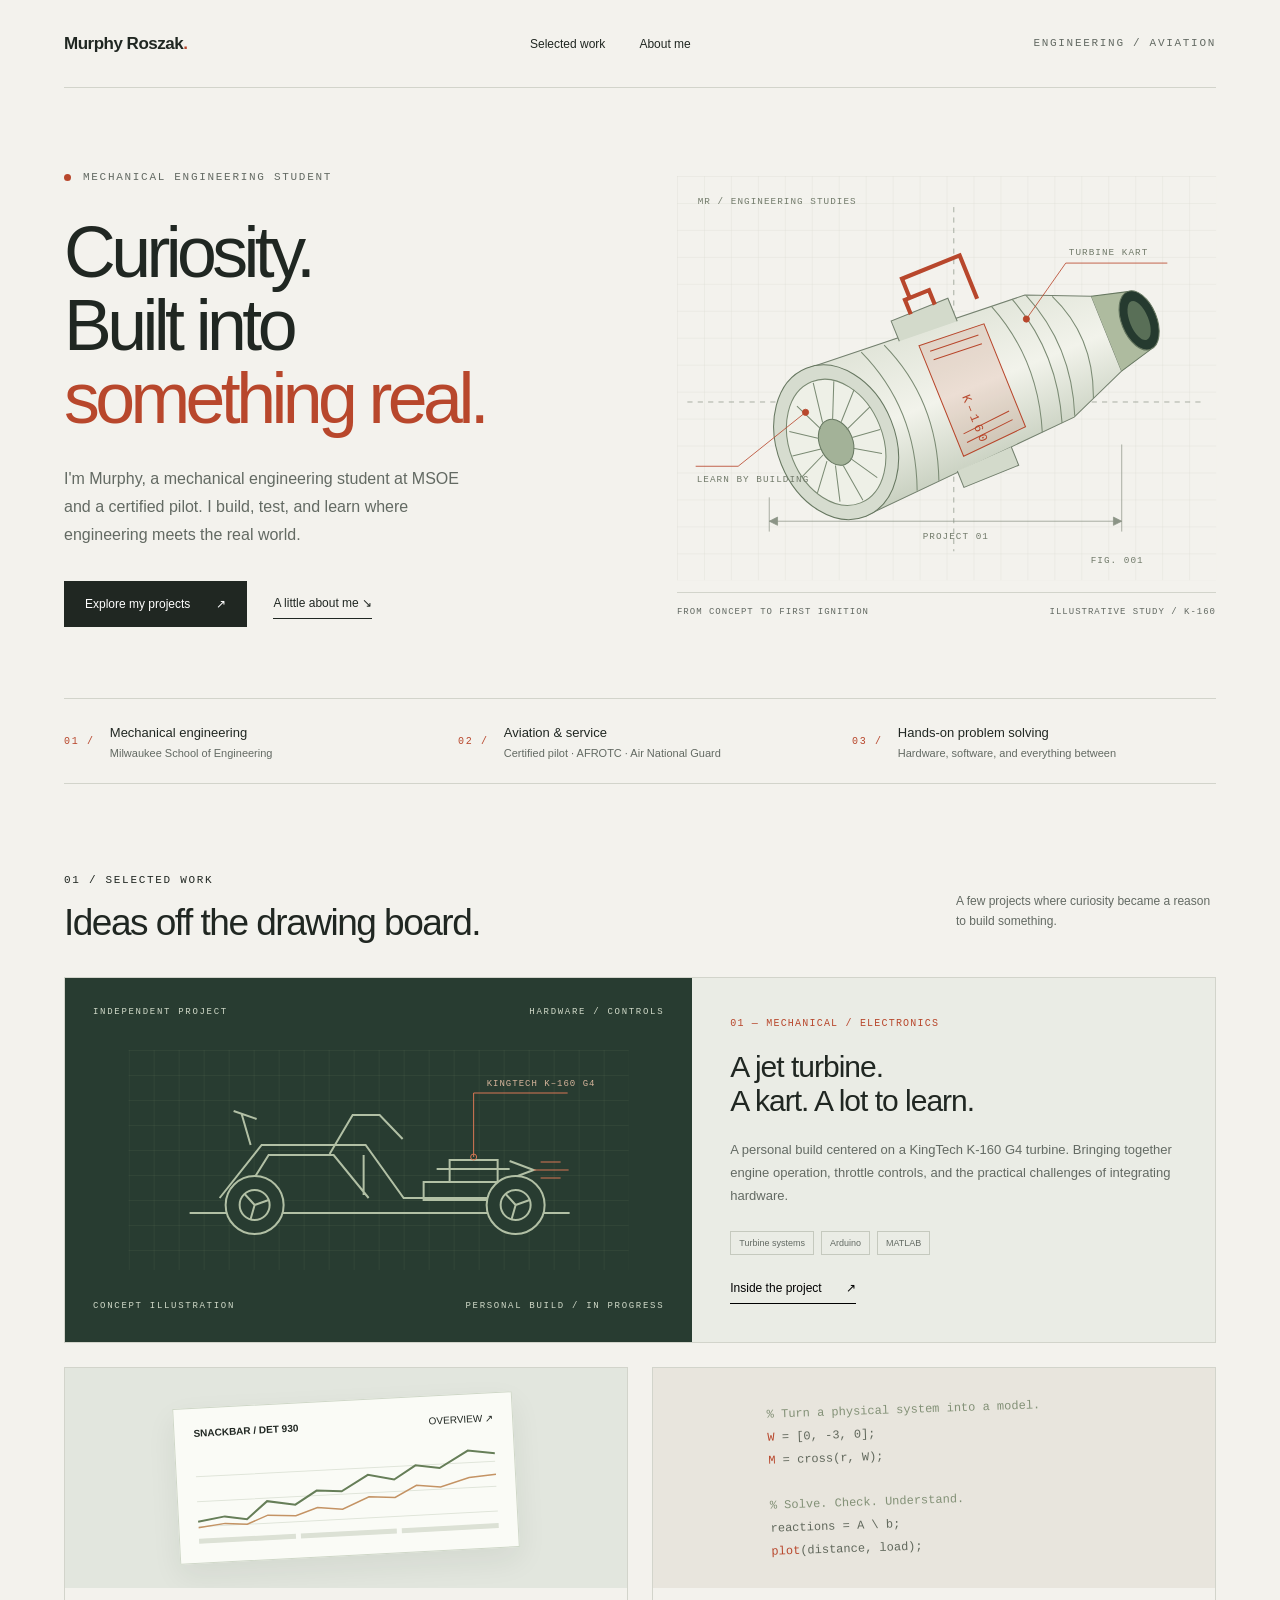
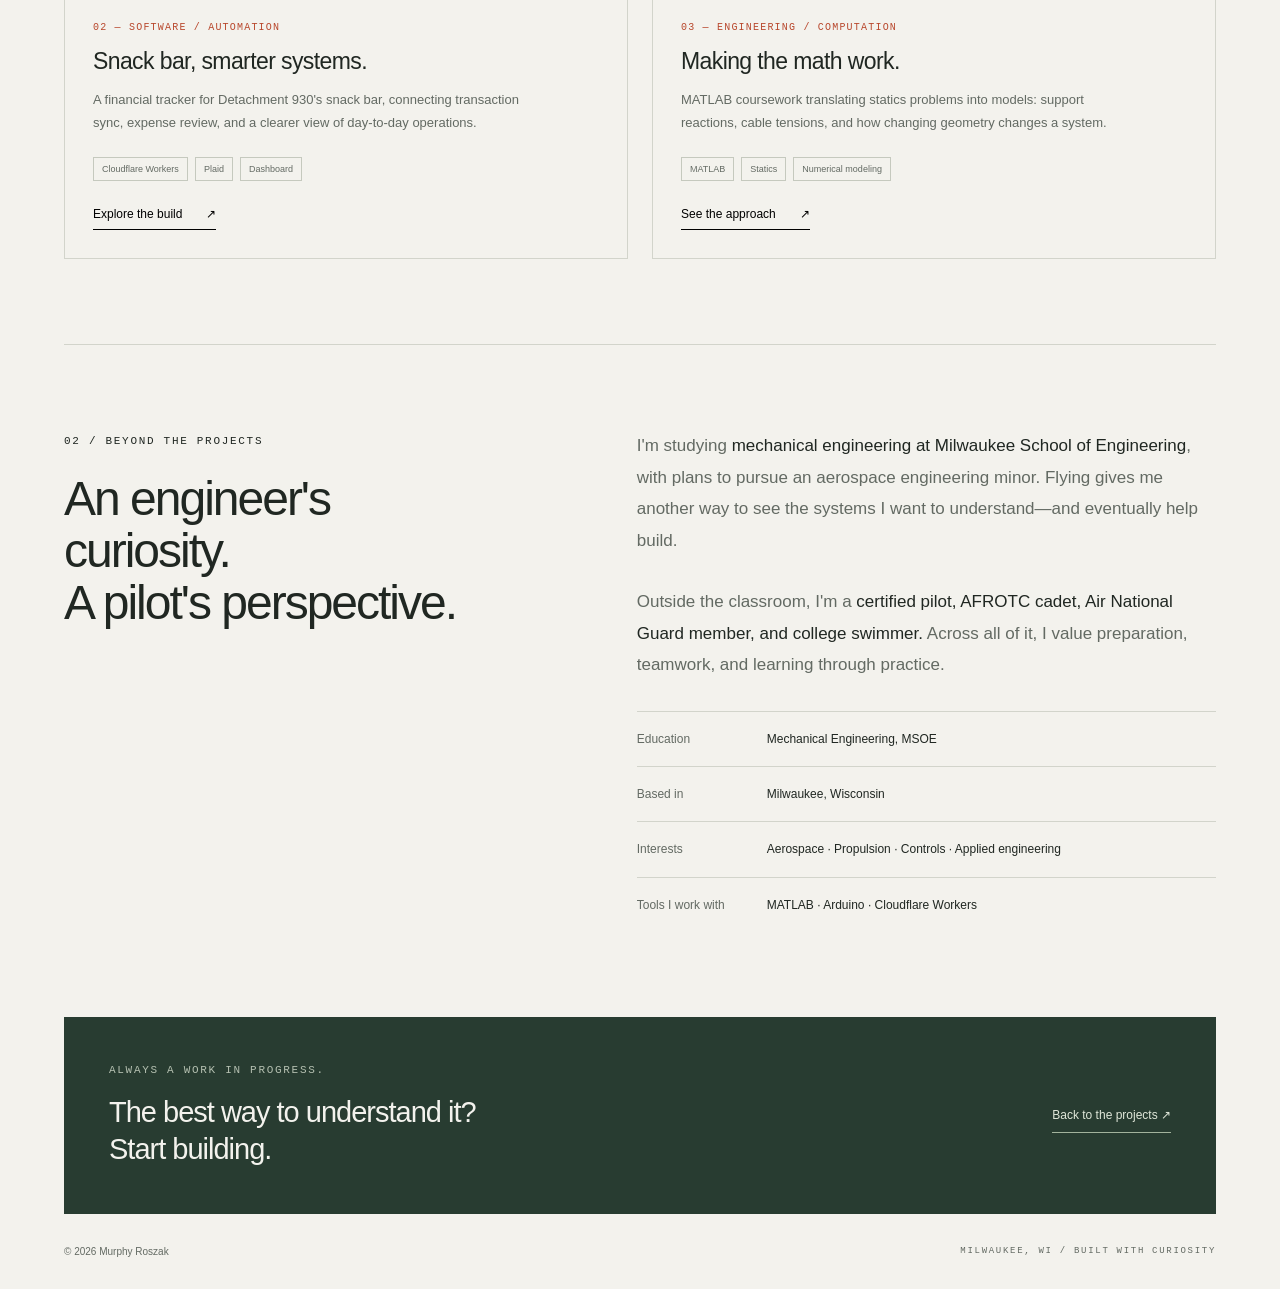
==== index.html @ da3caace "Add engineering and aviation portfolio website" ====
<!doctype html>
<html lang="en"><head><meta charset="UTF-8"><meta name="viewport" content="width=device-width,initial-scale=1"><meta name="theme-color" content="#f3f2ed"><meta name="description" content="Murphy Roszak — mechanical engineering student at MSOE, certified pilot, and hands-on builder. Explore engineering, software, and aviation projects."><title>Murphy Roszak | Engineering & Aviation</title>
<link rel="stylesheet" href="styles.css"></head><body>
<div class="wrap"><header class="header"><a class="brand" href="#" aria-label="Murphy Roszak home">Murphy Roszak<i>.</i></a><nav aria-label="Main navigation"><a href="#work">Selected work</a><a href="#about">About me</a></nav><span class="mono nav-id">Engineering / Aviation</span></header>
<main><section class="hero" aria-labelledby="hero-title"><div><div class="mono eyebrow"><span class="dot"></span> Mechanical engineering student</div><h1 id="hero-title">Curiosity.<br>Built into<br><span>something real.</span></h1><p class="lead">I'm Murphy, a mechanical engineering student at MSOE and a certified pilot. I build, test, and learn where engineering meets the real world.</p><div class="hero-actions"><a class="solid" href="#work">Explore my projects <span aria-hidden="true">↗</span></a><a class="text-link" href="#about">A little about me ↘</a></div></div>
<div class="visual"><svg viewBox="0 0 520 390" role="img" aria-labelledby="turbine-title"><title id="turbine-title">Illustrative wireframe of a jet turbine, representing Murphy's turbine kart project</title><defs><pattern id="grid" width="26" height="26" patternUnits="userSpaceOnUse"><path d="M 26 0 L 0 0 0 26" fill="none" stroke="#dbddd3" stroke-width=".65"/></pattern><linearGradient id="metal" x1="0" y1="0" x2="0" y2="1"><stop stop-color="#e0e4d8"/><stop offset=".5" stop-color="#f2f3eb"/><stop offset="1" stop-color="#c8d0c0"/></linearGradient></defs><rect width="520" height="390" fill="url(#grid)"/><g stroke="#8b9486" fill="none" stroke-width=".7"><path d="M10 218H509M267 30V362" stroke-dasharray="5 5"/><path d="M89 310V343M429 259V343M89 333H429"/><path d="m89 333 8-4v8zM429 333l-8-4v8z" fill="#8b9486"/></g><g transform="translate(4 -8) rotate(-22 260 210)"><path d="M137 143L359 156 418 181V259L359 283 137 296Z" fill="url(#metal)" stroke="#74816f"/><ellipse cx="137" cy="219.5" rx="57" ry="77" fill="#d6dccf" stroke="#667760"/><ellipse cx="137" cy="219.5" rx="45" ry="63" fill="#eef0e7" stroke="#798972"/><ellipse cx="137" cy="219.5" rx="16" ry="23" fill="#a3b298" stroke="#667760"/><g stroke="#7b8b74" fill="none"><path d="M138 158l-6 39M157 164l-15 34M172 179l-23 24M180 200l-29 12M181 224l-28-3M174 246l-24-15M161 266l-17-27M140 281l-5-38M119 274l9-34M102 258l20-25M94 238l27-12M93 216l28 4M99 193l24 17M115 173l13 29"/><path d="M192 148Q221 218 192 292M215 150Q243 218 215 291M325 154Q348 218 325 285M346 155Q368 218 346 284M360 157Q383 218 360 282M383 167Q406 218 383 273"/></g><path d="M418 181L452 190V250L418 259" fill="#aebb9f" stroke="#667760"/><ellipse cx="452" cy="220" rx="17" ry="30" fill="#253a2f" stroke="#667760"/><ellipse cx="452" cy="220" rx="9" ry="20" fill="#596f57"/><path d="M230 152V131H289V155M235 289V306H292V287" fill="#d3dacb" stroke="#74816f"/><path d="M250 132v-15h25v15M255 117V97H315V142" fill="none" stroke="#b8472c" stroke-width="4"/><path d="M246 163L312 167V274L246 278Z" fill="#b8472c" fill-opacity=".12" stroke="#b8472c"/><path d="M254 172L303 175M254 181L303 184M254 258L303 254M254 267L303 263" stroke="#b8472c"/><text x="266" y="224" transform="rotate(90 266 224)" font-family="monospace" font-size="12" letter-spacing="3" fill="#b8472c">K–160</text></g><g stroke="#b8472c" stroke-width=".8" fill="none"><path d="M337 138l38-54h98M124 228L59 280H18"/><circle cx="337" cy="138" r="3" fill="#b8472c"/><circle cx="124" cy="228" r="3" fill="#b8472c"/></g><g font-family="monospace" font-size="9" letter-spacing="1" fill="#727b6b"><text x="378" y="76">TURBINE KART</text><text x="19" y="295">LEARN BY BUILDING</text><text x="237" y="350">PROJECT 01</text><text x="20" y="27">MR / ENGINEERING STUDIES</text><text x="399" y="373">FIG. 001</text></g></svg><div class="mono visual-label"><span>From concept to first ignition</span><span>Illustrative study / K-160</span></div></div></section>
<div class="hero-foot"><div class="fact"><span class="mono fact-index">01 /</span><div><b>Mechanical engineering</b><small>Milwaukee School of Engineering</small></div></div><div class="fact"><span class="mono fact-index">02 /</span><div><b>Aviation & service</b><small>Certified pilot · AFROTC · Air National Guard</small></div></div><div class="fact"><span class="mono fact-index">03 /</span><div><b>Hands-on problem solving</b><small>Hardware, software, and everything between</small></div></div></div>
<section class="section" id="work"><div class="section-heading"><div><span class="mono">01 / Selected work</span><h2>Ideas off the drawing board.</h2></div><p>A few projects where curiosity became a reason to build something.</p></div>
<article class="featured"><div class="feature-art"><div class="art-labels mono"><span>Independent project</span><span>Hardware / Controls</span></div><svg viewBox="0 0 500 220" role="img" aria-label="Illustrative side profile of a turbine-powered kart"><defs><pattern id="darkgrid" width="25" height="25" patternUnits="userSpaceOnUse"><path d="M25 0H0V25" fill="none" stroke="#56694e" stroke-width=".4"/></pattern></defs><rect width="500" height="220" fill="url(#darkgrid)"/><g fill="none" stroke="#b2c0a5" stroke-width="2"><path d="M61 163H441M91 148l42-53h104l38 53h117M113 148l27-43h65l35 43M201 104l23-39h27l23 24M235 105v40M295 132h94v18h-94zM321 132v-22h48v22M308 119h73M381 111l24 9-24 9"/><path d="M122 95l-9-31M105 61l23 8"/><circle cx="126" cy="155" r="29" fill="#283c31"/><circle cx="126" cy="155" r="15"/><circle cx="387" cy="155" r="29" fill="#283c31"/><circle cx="387" cy="155" r="15"/><path d="M126 155l-10-11M126 155l14-5M126 155l-4 14M387 155l-10-11M387 155l14-5M387 155l-4 14"/></g><g stroke="#d87754" fill="none"><path d="M405 120h35M412 112h20M412 128h20M345 107V43H439"/><circle cx="345" cy="107" r="3"/></g><text x="358" y="36" font-family="monospace" font-size="9" fill="#d5b49b" letter-spacing="1">KINGTECH K–160 G4</text></svg><div class="art-labels mono"><span>Concept illustration</span><span>Personal build / In progress</span></div></div><div class="feature-copy"><span class="mono project-meta">01 — Mechanical / Electronics</span><h3>A jet turbine.<br>A kart. A lot to learn.</h3><p>A personal build centered on a KingTech K-160 G4 turbine. Bringing together engine operation, throttle controls, and the practical challenges of integrating hardware.</p><div class="tags"><span class="tag">Turbine systems</span><span class="tag">Arduino</span><span class="tag">MATLAB</span></div><button class="project-button" data-project="turbine">Inside the project <span aria-hidden="true">↗</span></button></div></article>
<div class="project-grid"><article class="small-project"><div class="small-art"><div class="mini-dashboard" aria-hidden="true"><div class="mini-top"><b>SNACKBAR / DET 930</b><span>OVERVIEW ↗</span></div><svg class="mini-chart" viewBox="0 0 300 78"><path d="M0 20H300M0 45H300M0 70H300" stroke="#e0e5da"/><path d="M0 65L27 61 49 65 70 48 98 53 120 40 145 42 172 27 198 33 220 20 244 24 273 8 300 12" fill="none" stroke="#667e58" stroke-width="2"/><path d="M0 71L27 68 49 70 70 62 98 64 120 57 145 60 172 49 198 51 220 40 244 43 273 35 300 33" fill="none" stroke="#c49364" stroke-width="1.5"/></svg><div class="mini-bottom"><i></i><i></i><i></i></div></div></div><div class="small-copy"><span class="mono project-meta">02 — Software / Automation</span><h3>Snack bar, smarter systems.</h3><p>A financial tracker for Detachment 930's snack bar, connecting transaction sync, expense review, and a clearer view of day-to-day operations.</p><div class="tags"><span class="tag">Cloudflare Workers</span><span class="tag">Plaid</span><span class="tag">Dashboard</span></div><button class="project-button" data-project="snackbar">Explore the build <span aria-hidden="true">↗</span></button></div></article>
<article class="small-project"><div class="small-art code-art" aria-hidden="true"><div class="code-block"><span>% Turn a physical system into a model.</span><br><em>W</em> = [0, -3, 0];<br><em>M</em> = cross(r, W);<br><br><span>% Solve. Check. Understand.</span><br>reactions = A \ b;<br><em>plot</em>(distance, load);</div></div><div class="small-copy"><span class="mono project-meta">03 — Engineering / Computation</span><h3>Making the math work.</h3><p>MATLAB coursework translating statics problems into models: support reactions, cable tensions, and how changing geometry changes a system.</p><div class="tags"><span class="tag">MATLAB</span><span class="tag">Statics</span><span class="tag">Numerical modeling</span></div><button class="project-button" data-project="matlab">See the approach <span aria-hidden="true">↗</span></button></div></article></div></section>
<section id="about" class="about section"><div><span class="mono">02 / Beyond the projects</span><h2>An engineer's<br>curiosity.<br>A pilot's perspective.</h2></div><div class="about-text"><p>I'm studying <strong>mechanical engineering at Milwaukee School of Engineering</strong>, with plans to pursue an aerospace engineering minor. Flying gives me another way to see the systems I want to understand—and eventually help build.</p><p>Outside the classroom, I'm a <strong>certified pilot, AFROTC cadet, Air National Guard member, and college swimmer.</strong> Across all of it, I value preparation, teamwork, and learning through practice.</p><div class="detail-row"><span>Education</span><span>Mechanical Engineering, MSOE</span></div><div class="detail-row"><span>Based in</span><span>Milwaukee, Wisconsin</span></div><div class="detail-row"><span>Interests</span><span>Aerospace · Propulsion · Controls · Applied engineering</span></div><div class="detail-row"><span>Tools I work with</span><span>MATLAB · Arduino · Cloudflare Workers</span></div></div></section>
<section class="closing"><div><div class="mono" style="margin-bottom:15px">Always a work in progress.</div><h2>The best way to understand it?<br>Start building.</h2></div><a href="#work">Back to the projects ↗</a></section></main>
<footer class="footer"><span>© <span id="year">2026</span> Murphy Roszak</span><span class="mono">Milwaukee, WI / Built with curiosity</span></footer></div>
<dialog id="project-dialog" aria-labelledby="dialog-title"><button class="close" aria-label="Close project details">×</button><div class="mono dialog-label" id="dialog-label"></div><h2 id="dialog-title"></h2><div id="dialog-content"></div></dialog>
<script src="script.js" defer></script></body></html>
---- styles.css ----
:root{--paper:#f3f2ed;--ink:#202722;--muted:#636a63;--line:#d2d4cb;--accent:#b8472c;--green:#283c31}*{box-sizing:border-box}html{scroll-behavior:smooth;scroll-padding-top:85px}body{margin:0;background:var(--paper);color:var(--ink);font-family:Arial,Helvetica,sans-serif}button,a{-webkit-tap-highlight-color:transparent}a{color:inherit;text-decoration:none}button{font:inherit}button:focus-visible,a:focus-visible{outline:3px solid var(--accent);outline-offset:5px}.wrap{max-width:1360px;padding:0 64px;margin:auto}.mono{font:11px/1.5 'Courier New',monospace;letter-spacing:1.7px;text-transform:uppercase}.header{height:88px;display:flex;align-items:center;justify-content:space-between;border-bottom:1px solid var(--line)}.brand{font-weight:bold;font-size:17px;letter-spacing:-.5px}.brand i{font-style:normal;color:var(--accent)}nav{display:flex;gap:34px;font-size:12px}nav a:hover{color:var(--accent)}.nav-id{color:var(--muted)}.hero{position:relative;display:grid;grid-template-columns:1.1fr 1fr;gap:20px;padding:80px 0 70px;min-height:610px;align-items:center}.eyebrow{display:flex;align-items:center;gap:12px;color:var(--muted)}.dot{width:7px;height:7px;border-radius:50%;background:var(--accent);display:inline-block}.hero h1{font-size:clamp(54px,5.6vw,78px);font-weight:500;letter-spacing:-4.6px;line-height:1.02;margin:30px 0}.hero h1 span{color:var(--accent)}.lead{max-width:410px;font-size:16px;line-height:1.75;color:var(--muted)}.hero-actions{display:flex;gap:26px;align-items:center;margin-top:32px;font-size:12px}.solid{background:var(--ink);color:white;padding:16px 21px;display:inline-flex;gap:26px;align-items:center}.solid:hover{background:var(--accent)}.text-link{border-bottom:1px solid var(--ink);padding:8px 0}.visual{position:relative;align-self:stretch;display:flex;flex-direction:column;justify-content:center}.visual svg{width:100%;height:auto;overflow:visible}.visual-label{display:flex;justify-content:space-between;color:var(--muted);border-top:1px solid var(--line);padding-top:13px;margin-top:12px;font-size:9px;letter-spacing:1px}.hero-foot{border-top:1px solid var(--line);border-bottom:1px solid var(--line);display:grid;grid-template-columns:repeat(3,1fr);padding:24px 0;gap:30px}.fact{display:flex;gap:15px;align-items:center}.fact b{font-size:13px;font-weight:500}.fact small{display:block;color:var(--muted);font-size:11px;margin-top:6px}.fact-index{color:var(--accent);font-size:10px}.section{padding:85px 0}.section-heading{display:flex;justify-content:space-between;align-items:end;margin-bottom:33px}.section-heading h2{font-size:37px;font-weight:500;letter-spacing:-1.5px;margin:13px 0 0}.section-heading>p{font-size:12px;line-height:1.7;color:var(--muted);max-width:260px}.featured{display:grid;grid-template-columns:1.2fr 1fr;border:1px solid var(--line);background:#eaece5}.feature-art{background:var(--green);color:#d0d9c8;min-height:345px;padding:28px;position:relative;display:flex;flex-direction:column;justify-content:space-between;overflow:hidden}.feature-art svg{width:100%;height:220px}.feature-art .mono{font-size:9px}.art-labels{display:flex;justify-content:space-between;z-index:1}.feature-copy{padding:38px;display:flex;flex-direction:column;align-items:start}.project-meta{color:var(--accent);font-size:10px;letter-spacing:1.2px}.feature-copy h3{font-size:30px;line-height:1.15;letter-spacing:-1px;font-weight:500;margin:19px 0}.feature-copy p,.small-copy p{font-size:13px;color:var(--muted);line-height:1.8;margin:0 0 23px}.tags{display:flex;flex-wrap:wrap;gap:7px;margin-bottom:26px}.tag{border:1px solid #c5c9be;font-size:9px;padding:6px 8px;color:var(--muted)}.project-button{padding:0 0 8px;background:none;border:0;border-bottom:1px solid currentColor;display:flex;align-items:center;gap:24px;font-size:12px;cursor:pointer;margin-top:auto}.project-button:hover{color:var(--accent)}.project-grid{display:grid;grid-template-columns:1fr 1fr;gap:24px;margin-top:24px}.small-project{border:1px solid var(--line)}.small-art{height:220px;background:#e2e6de;padding:27px 30px;display:flex;align-items:center;justify-content:center;overflow:hidden}.small-art.code-art{background:#e8e5dd}.small-copy{padding:28px}.small-copy h3{font-size:23px;letter-spacing:-.6px;font-weight:500;margin:13px 0}.small-copy p{max-width:430px}.mini-dashboard{background:#fafbf6;width:340px;padding:19px;box-shadow:0 12px 30px #182b1912;transform:rotate(-3deg);border:1px solid #cfd7c8}.mini-top{display:flex;justify-content:space-between;font-size:10px;margin-bottom:18px}.mini-chart{height:78px;width:100%}.mini-bottom{display:flex;gap:5px}.mini-bottom i{display:block;height:5px;background:#dce1d5;flex:1}.code-block{font:12px/1.9 'Courier New',monospace;color:#61685c;transform:rotate(-2deg);width:330px}.code-block em{font-style:normal;color:var(--accent)}.code-block span{color:#839177}.about{border-top:1px solid var(--line);display:grid;grid-template-columns:1fr 1.2fr;gap:90px}.about h2{font-size:48px;letter-spacing:-2px;font-weight:500;line-height:1.08;max-width:400px;margin:23px 0}.about-text>p{font-size:17px;line-height:1.85;color:var(--muted);margin:0 0 30px}.about-text strong{font-weight:500;color:var(--ink)}.detail-row{padding:17px 0;border-top:1px solid var(--line);display:grid;grid-template-columns:130px 1fr;font-size:12px;line-height:1.7}.detail-row>span:first-child{color:var(--muted)}.closing{background:var(--green);color:var(--paper);padding:45px;display:flex;justify-content:space-between;align-items:center;gap:30px}.closing h2{font-size:29px;font-weight:400;letter-spacing:-1px;line-height:1.3;margin:0}.closing .mono{color:#b5c0b1}.closing a{flex-shrink:0;color:#e0e7d9;border-bottom:1px solid #a3b39d;padding:10px 0;font-size:12px}.footer{padding:31px 0;display:flex;justify-content:space-between;align-items:center;color:var(--muted);font-size:10px}.footer .mono{font-size:9px}dialog{border:0;background:var(--paper);color:var(--ink);padding:40px;max-width:650px;width:calc(100% - 32px);max-height:85vh;overflow:auto;box-shadow:0 20px 90px #0003}dialog::backdrop{background:#18251dcc;backdrop-filter:blur(5px)}dialog h2{font-size:34px;letter-spacing:-1px;font-weight:500;margin:25px 0 18px}dialog h3{font-size:13px;margin-top:25px}dialog p,dialog li{font-size:14px;line-height:1.8;color:var(--muted)}dialog ul{padding-left:20px}.close{float:right;background:transparent;border:1px solid var(--line);width:34px;height:34px;cursor:pointer;font-size:22px}.dialog-label{padding-top:8px;color:var(--accent)}.dialog-note{border-top:1px solid var(--line);padding-top:18px;font-size:11px} @media(min-width:1500px){.hero{min-height:660px}}@media(max-width:900px){.wrap{padding:0 30px}.hero{grid-template-columns:1fr 1fr;padding:60px 0;min-height:530px}.hero h1{font-size:56px;letter-spacing:-3px}.feature-copy{padding:27px}.about{gap:45px}.about h2{font-size:38px}}@media(max-width:650px){.wrap{padding:0 22px}.header{height:74px}nav{gap:22px}.nav-id{display:none}.hero{grid-template-columns:1fr;padding:47px 0 28px;gap:27px}.hero h1{font-size:60px;margin:25px 0}.hero .lead{font-size:15px;max-width:350px}.visual{max-width:460px;width:100%;margin:auto}.visual svg{max-height:300px}.hero-foot{gap:15px;padding:22px 0;grid-template-columns:1fr}.fact small{display:inline;margin-left:6px}.section{padding:55px 0}.section-heading h2{font-size:31px}.section-heading>p{display:none}.featured,.project-grid,.about{grid-template-columns:1fr}.feature-art{min-height:290px}.feature-copy{padding:28px}.project-grid{gap:20px;margin-top:20px}.small-art{height:200px}.about{gap:18px}.about h2{font-size:42px;margin-bottom:0}.about-text>p{font-size:16px}.closing{padding:28px;align-items:start;flex-direction:column}.closing h2{font-size:25px}.footer{align-items:start;gap:20px}.footer .mono{text-align:right}dialog{padding:26px}dialog h2{font-size:28px}}@media(prefers-reduced-motion:reduce){html{scroll-behavior:auto}}
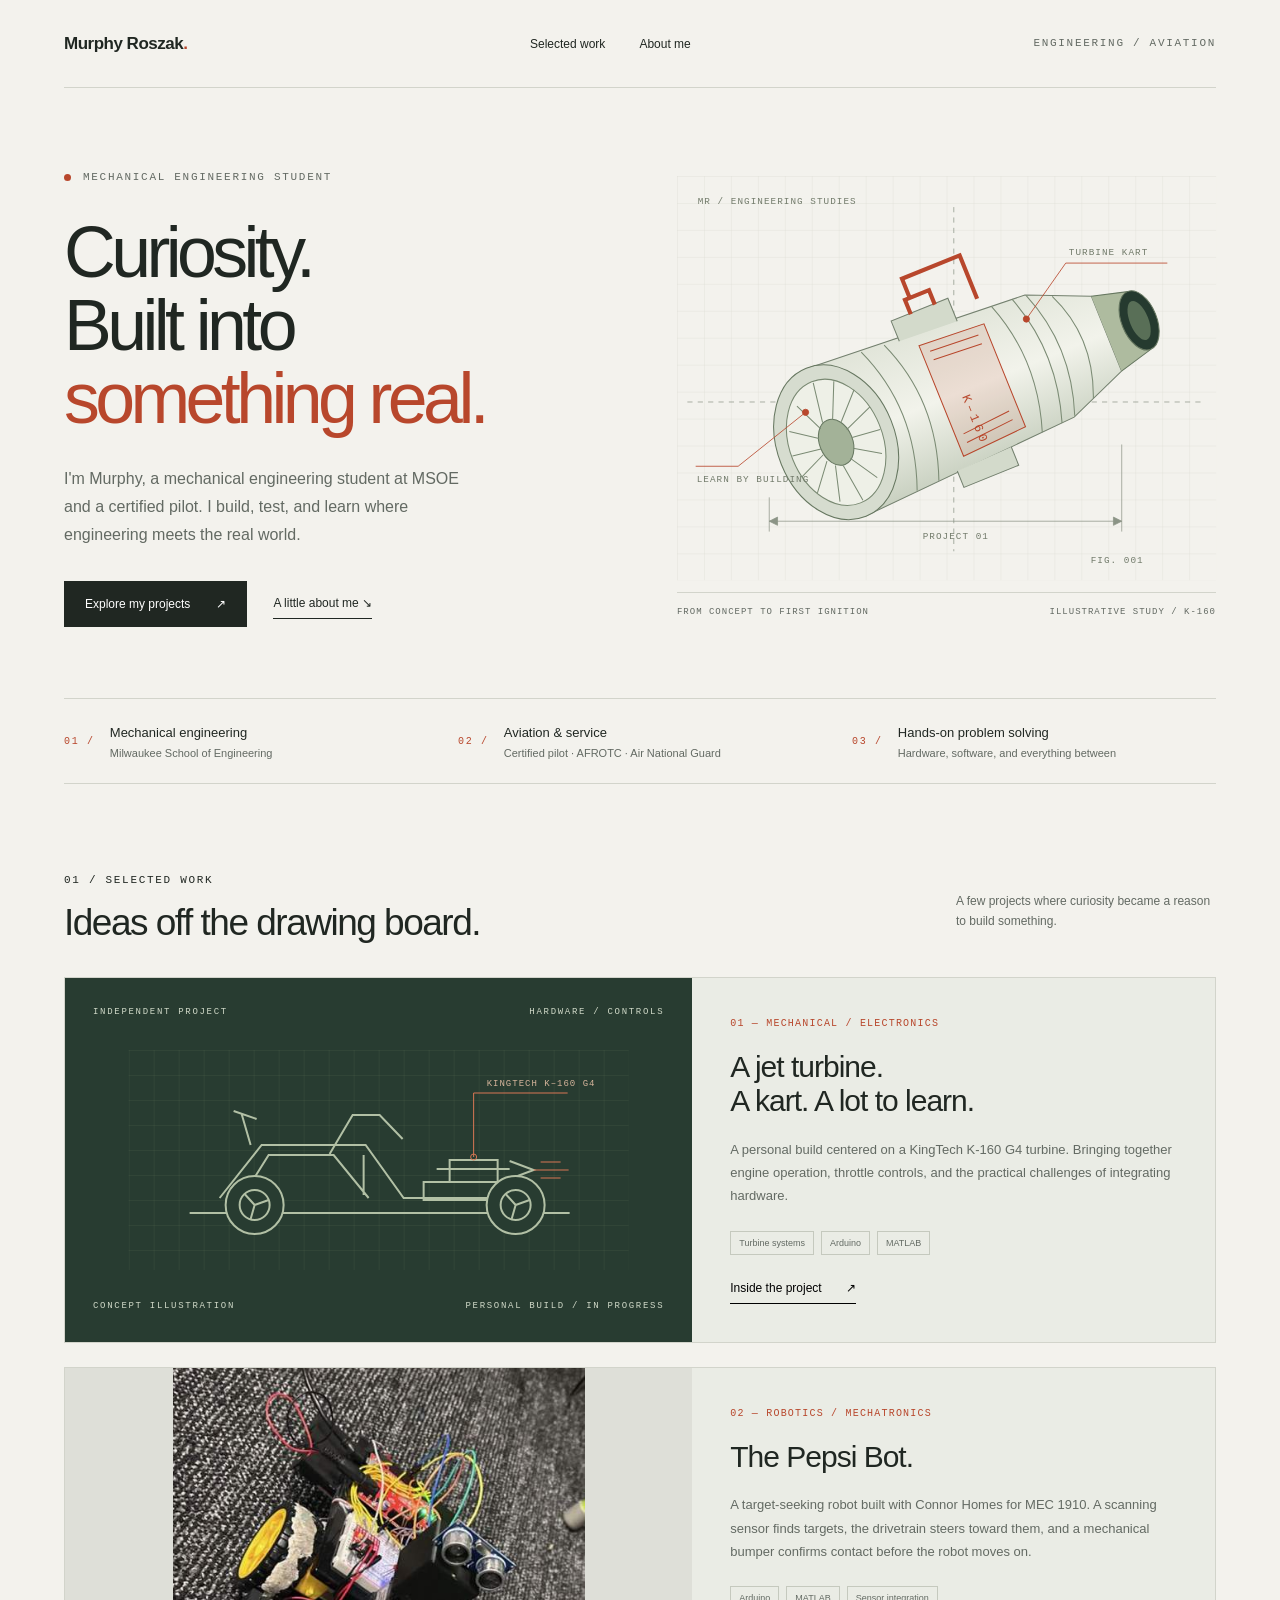
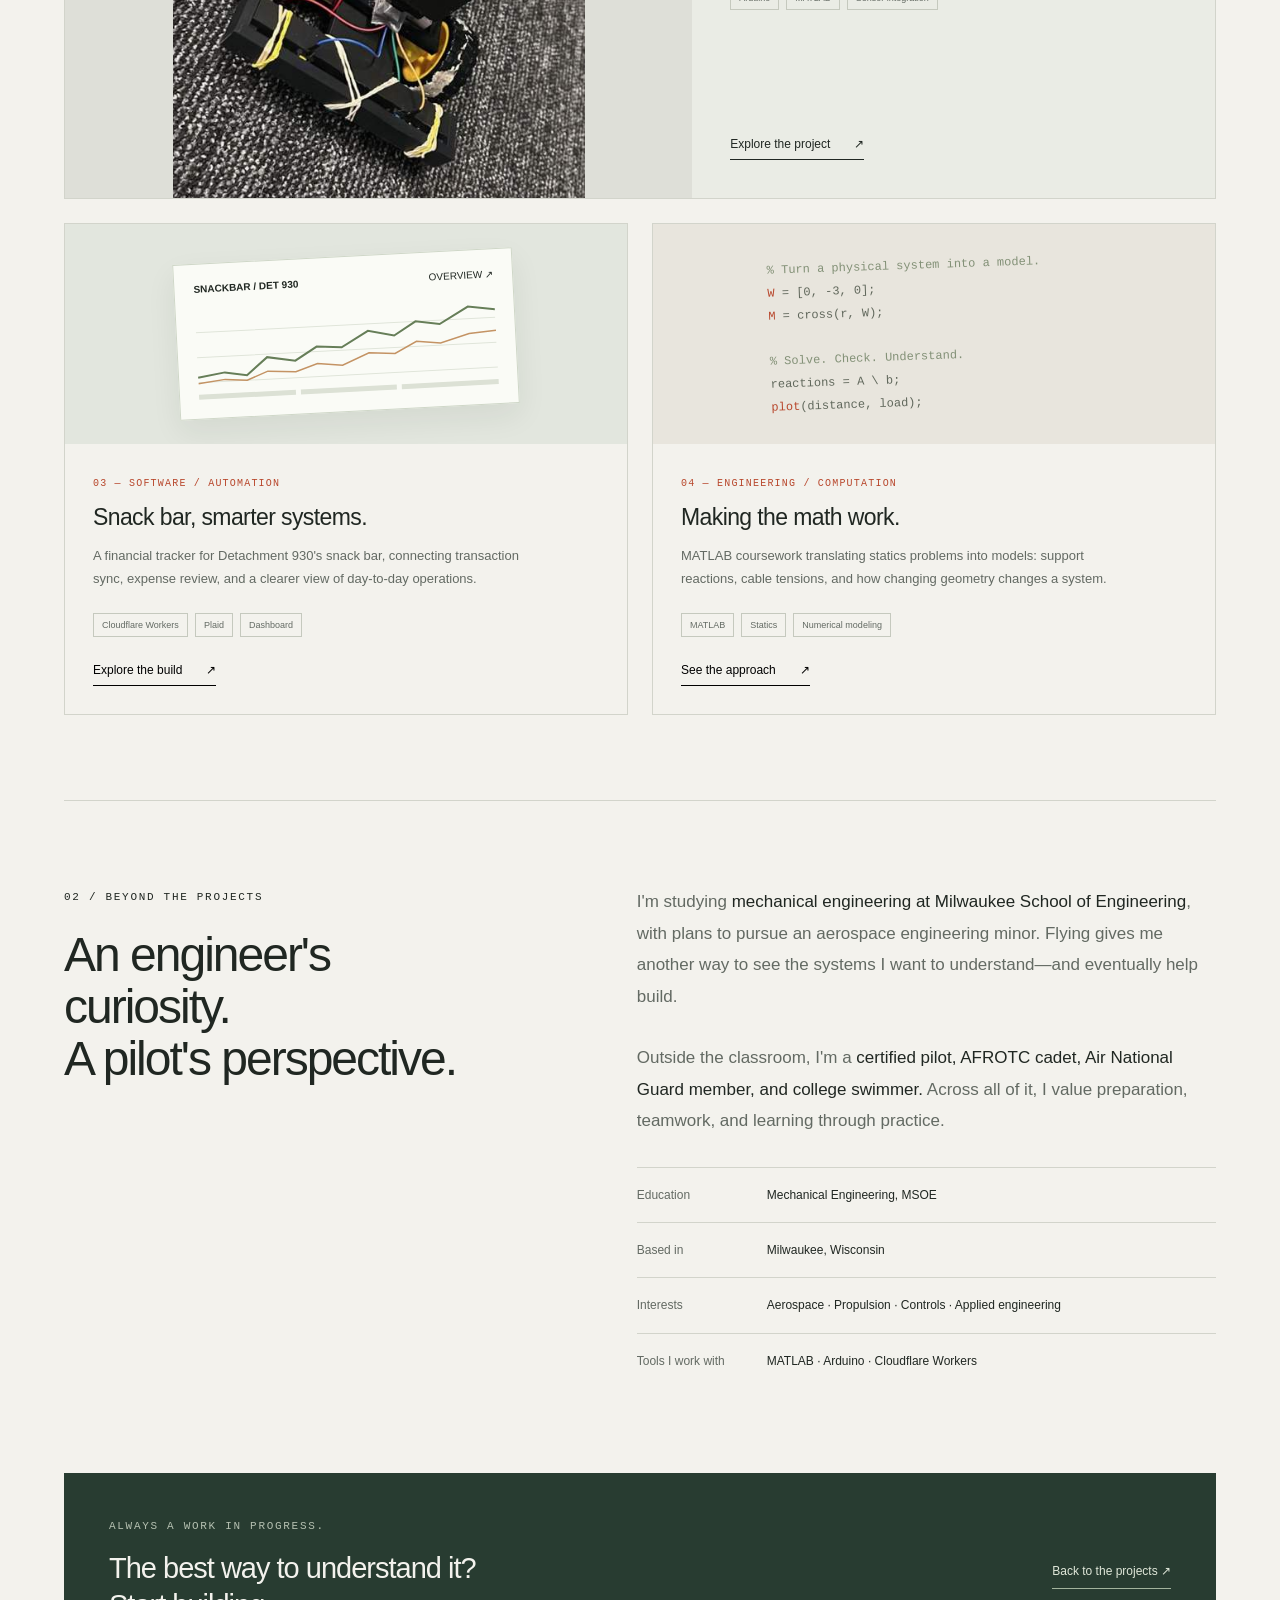
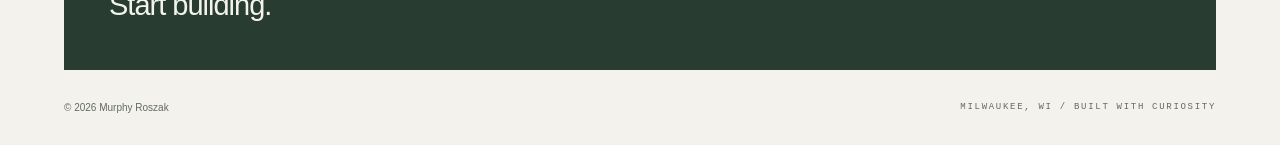
==== commit 50795c53: "Add Pepsi Bot robotics case study and build photos" ====
--- a/index.html
+++ b/index.html
@@ -7,8 +7,9 @@
 <div class="hero-foot"><div class="fact"><span class="mono fact-index">01 /</span><div><b>Mechanical engineering</b><small>Milwaukee School of Engineering</small></div></div><div class="fact"><span class="mono fact-index">02 /</span><div><b>Aviation & service</b><small>Certified pilot · AFROTC · Air National Guard</small></div></div><div class="fact"><span class="mono fact-index">03 /</span><div><b>Hands-on problem solving</b><small>Hardware, software, and everything between</small></div></div></div>
 <section class="section" id="work"><div class="section-heading"><div><span class="mono">01 / Selected work</span><h2>Ideas off the drawing board.</h2></div><p>A few projects where curiosity became a reason to build something.</p></div>
 <article class="featured"><div class="feature-art"><div class="art-labels mono"><span>Independent project</span><span>Hardware / Controls</span></div><svg viewBox="0 0 500 220" role="img" aria-label="Illustrative side profile of a turbine-powered kart"><defs><pattern id="darkgrid" width="25" height="25" patternUnits="userSpaceOnUse"><path d="M25 0H0V25" fill="none" stroke="#56694e" stroke-width=".4"/></pattern></defs><rect width="500" height="220" fill="url(#darkgrid)"/><g fill="none" stroke="#b2c0a5" stroke-width="2"><path d="M61 163H441M91 148l42-53h104l38 53h117M113 148l27-43h65l35 43M201 104l23-39h27l23 24M235 105v40M295 132h94v18h-94zM321 132v-22h48v22M308 119h73M381 111l24 9-24 9"/><path d="M122 95l-9-31M105 61l23 8"/><circle cx="126" cy="155" r="29" fill="#283c31"/><circle cx="126" cy="155" r="15"/><circle cx="387" cy="155" r="29" fill="#283c31"/><circle cx="387" cy="155" r="15"/><path d="M126 155l-10-11M126 155l14-5M126 155l-4 14M387 155l-10-11M387 155l14-5M387 155l-4 14"/></g><g stroke="#d87754" fill="none"><path d="M405 120h35M412 112h20M412 128h20M345 107V43H439"/><circle cx="345" cy="107" r="3"/></g><text x="358" y="36" font-family="monospace" font-size="9" fill="#d5b49b" letter-spacing="1">KINGTECH K–160 G4</text></svg><div class="art-labels mono"><span>Concept illustration</span><span>Personal build / In progress</span></div></div><div class="feature-copy"><span class="mono project-meta">01 — Mechanical / Electronics</span><h3>A jet turbine.<br>A kart. A lot to learn.</h3><p>A personal build centered on a KingTech K-160 G4 turbine. Bringing together engine operation, throttle controls, and the practical challenges of integrating hardware.</p><div class="tags"><span class="tag">Turbine systems</span><span class="tag">Arduino</span><span class="tag">MATLAB</span></div><button class="project-button" data-project="turbine">Inside the project <span aria-hidden="true">↗</span></button></div></article>
-<div class="project-grid"><article class="small-project"><div class="small-art"><div class="mini-dashboard" aria-hidden="true"><div class="mini-top"><b>SNACKBAR / DET 930</b><span>OVERVIEW ↗</span></div><svg class="mini-chart" viewBox="0 0 300 78"><path d="M0 20H300M0 45H300M0 70H300" stroke="#e0e5da"/><path d="M0 65L27 61 49 65 70 48 98 53 120 40 145 42 172 27 198 33 220 20 244 24 273 8 300 12" fill="none" stroke="#667e58" stroke-width="2"/><path d="M0 71L27 68 49 70 70 62 98 64 120 57 145 60 172 49 198 51 220 40 244 43 273 35 300 33" fill="none" stroke="#c49364" stroke-width="1.5"/></svg><div class="mini-bottom"><i></i><i></i><i></i></div></div></div><div class="small-copy"><span class="mono project-meta">02 — Software / Automation</span><h3>Snack bar, smarter systems.</h3><p>A financial tracker for Detachment 930's snack bar, connecting transaction sync, expense review, and a clearer view of day-to-day operations.</p><div class="tags"><span class="tag">Cloudflare Workers</span><span class="tag">Plaid</span><span class="tag">Dashboard</span></div><button class="project-button" data-project="snackbar">Explore the build <span aria-hidden="true">↗</span></button></div></article>
-<article class="small-project"><div class="small-art code-art" aria-hidden="true"><div class="code-block"><span>% Turn a physical system into a model.</span><br><em>W</em> = [0, -3, 0];<br><em>M</em> = cross(r, W);<br><br><span>% Solve. Check. Understand.</span><br>reactions = A \ b;<br><em>plot</em>(distance, load);</div></div><div class="small-copy"><span class="mono project-meta">03 — Engineering / Computation</span><h3>Making the math work.</h3><p>MATLAB coursework translating statics problems into models: support reactions, cable tensions, and how changing geometry changes a system.</p><div class="tags"><span class="tag">MATLAB</span><span class="tag">Statics</span><span class="tag">Numerical modeling</span></div><button class="project-button" data-project="matlab">See the approach <span aria-hidden="true">↗</span></button></div></article></div></section>
+<article class="featured robot-project" id="pepsi-bot" style="margin-top:24px"><div class="feature-art" style="padding:0;background:#dedfd8"><img src="assets/pepsi-bot.jpg" alt="Completed Pepsi Bot robot with its sensors, wiring, and wheeled chassis" loading="lazy" style="width:100%;height:100%;max-height:430px;min-height:345px;object-fit:contain"></div><div class="feature-copy"><span class="mono project-meta">02 — Robotics / Mechatronics</span><h3>The Pepsi Bot.</h3><p>A target-seeking robot built with Connor Homes for MEC 1910. A scanning sensor finds targets, the drivetrain steers toward them, and a mechanical bumper confirms contact before the robot moves on.</p><div class="tags"><span class="tag">Arduino</span><span class="tag">MATLAB</span><span class="tag">Sensor integration</span></div><a class="project-button" href="pepsi-bot.html">Explore the project <span aria-hidden="true">↗</span></a></div></article>
+<div class="project-grid"><article class="small-project"><div class="small-art"><div class="mini-dashboard" aria-hidden="true"><div class="mini-top"><b>SNACKBAR / DET 930</b><span>OVERVIEW ↗</span></div><svg class="mini-chart" viewBox="0 0 300 78"><path d="M0 20H300M0 45H300M0 70H300" stroke="#e0e5da"/><path d="M0 65L27 61 49 65 70 48 98 53 120 40 145 42 172 27 198 33 220 20 244 24 273 8 300 12" fill="none" stroke="#667e58" stroke-width="2"/><path d="M0 71L27 68 49 70 70 62 98 64 120 57 145 60 172 49 198 51 220 40 244 43 273 35 300 33" fill="none" stroke="#c49364" stroke-width="1.5"/></svg><div class="mini-bottom"><i></i><i></i><i></i></div></div></div><div class="small-copy"><span class="mono project-meta">03 — Software / Automation</span><h3>Snack bar, smarter systems.</h3><p>A financial tracker for Detachment 930's snack bar, connecting transaction sync, expense review, and a clearer view of day-to-day operations.</p><div class="tags"><span class="tag">Cloudflare Workers</span><span class="tag">Plaid</span><span class="tag">Dashboard</span></div><button class="project-button" data-project="snackbar">Explore the build <span aria-hidden="true">↗</span></button></div></article>
+<article class="small-project"><div class="small-art code-art" aria-hidden="true"><div class="code-block"><span>% Turn a physical system into a model.</span><br><em>W</em> = [0, -3, 0];<br><em>M</em> = cross(r, W);<br><br><span>% Solve. Check. Understand.</span><br>reactions = A \ b;<br><em>plot</em>(distance, load);</div></div><div class="small-copy"><span class="mono project-meta">04 — Engineering / Computation</span><h3>Making the math work.</h3><p>MATLAB coursework translating statics problems into models: support reactions, cable tensions, and how changing geometry changes a system.</p><div class="tags"><span class="tag">MATLAB</span><span class="tag">Statics</span><span class="tag">Numerical modeling</span></div><button class="project-button" data-project="matlab">See the approach <span aria-hidden="true">↗</span></button></div></article></div></section>
 <section id="about" class="about section"><div><span class="mono">02 / Beyond the projects</span><h2>An engineer's<br>curiosity.<br>A pilot's perspective.</h2></div><div class="about-text"><p>I'm studying <strong>mechanical engineering at Milwaukee School of Engineering</strong>, with plans to pursue an aerospace engineering minor. Flying gives me another way to see the systems I want to understand—and eventually help build.</p><p>Outside the classroom, I'm a <strong>certified pilot, AFROTC cadet, Air National Guard member, and college swimmer.</strong> Across all of it, I value preparation, teamwork, and learning through practice.</p><div class="detail-row"><span>Education</span><span>Mechanical Engineering, MSOE</span></div><div class="detail-row"><span>Based in</span><span>Milwaukee, Wisconsin</span></div><div class="detail-row"><span>Interests</span><span>Aerospace · Propulsion · Controls · Applied engineering</span></div><div class="detail-row"><span>Tools I work with</span><span>MATLAB · Arduino · Cloudflare Workers</span></div></div></section>
 <section class="closing"><div><div class="mono" style="margin-bottom:15px">Always a work in progress.</div><h2>The best way to understand it?<br>Start building.</h2></div><a href="#work">Back to the projects ↗</a></section></main>
 <footer class="footer"><span>© <span id="year">2026</span> Murphy Roszak</span><span class="mono">Milwaukee, WI / Built with curiosity</span></footer></div>
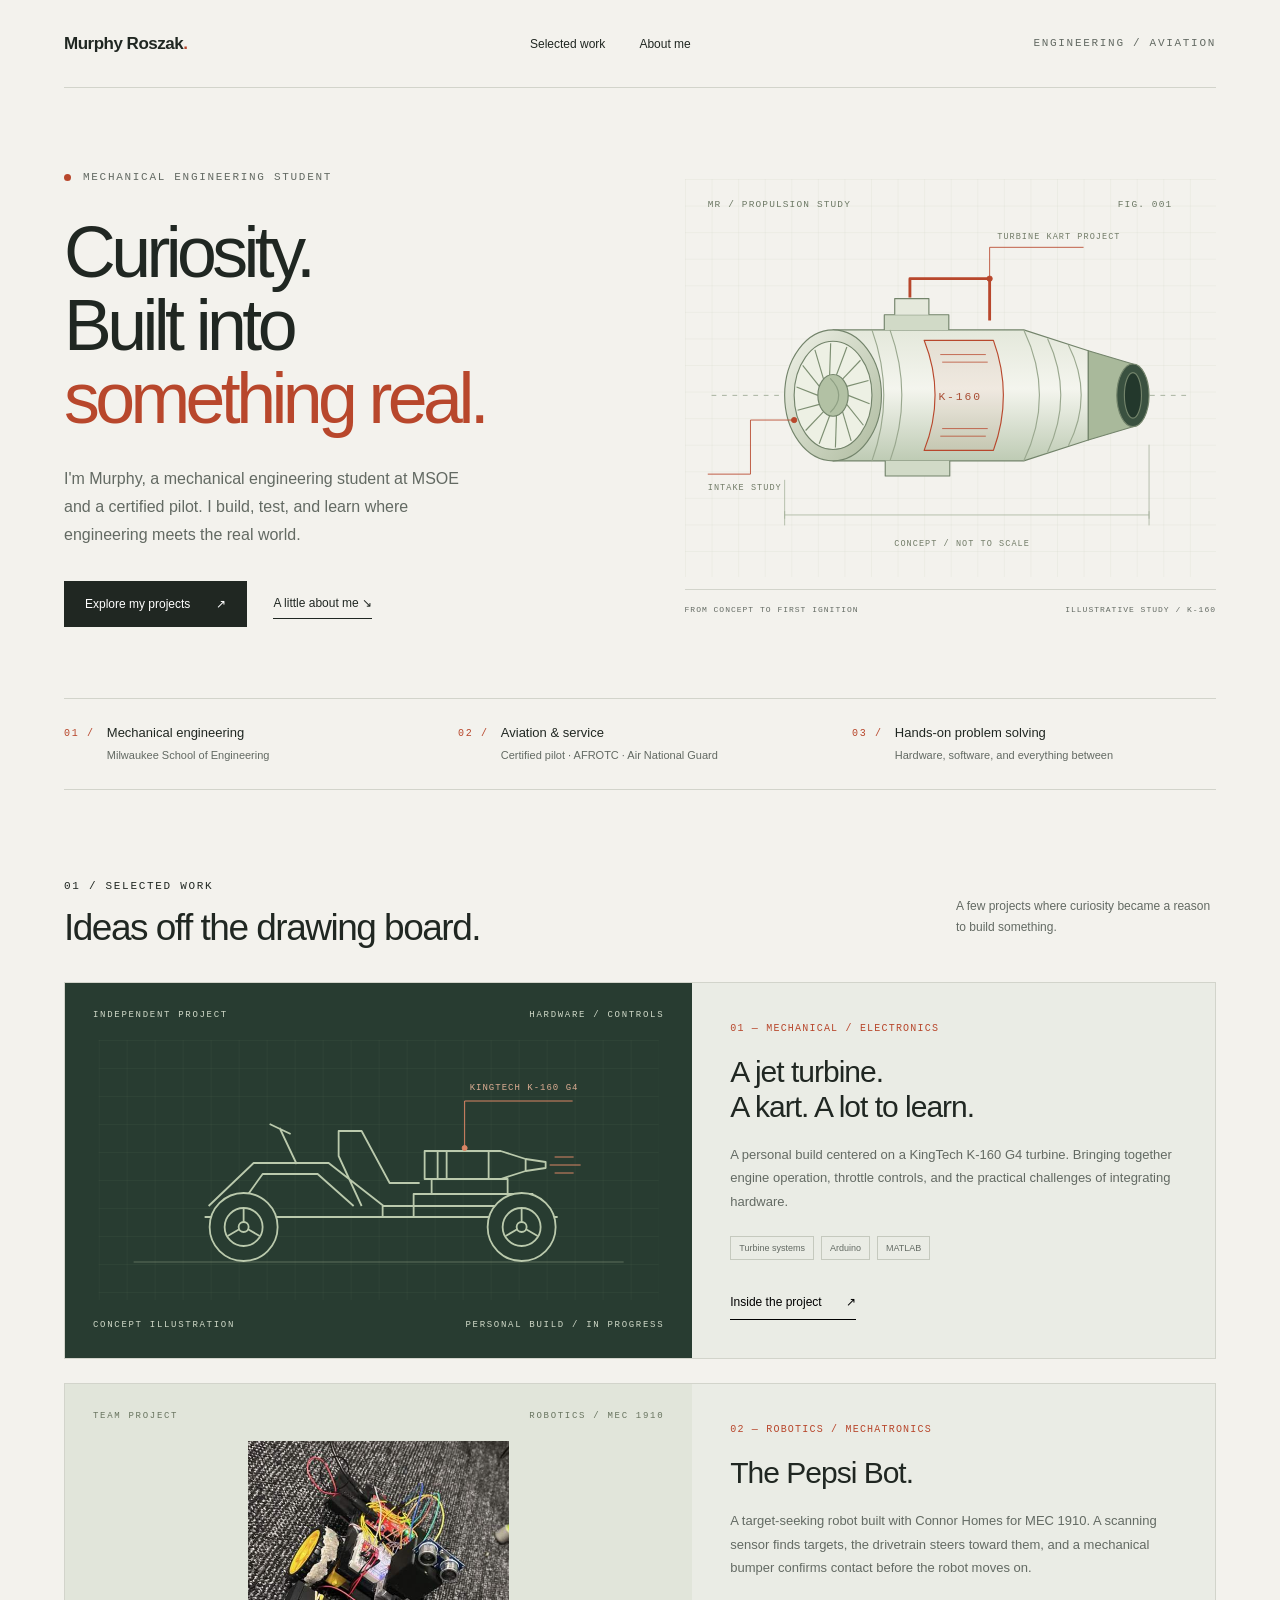
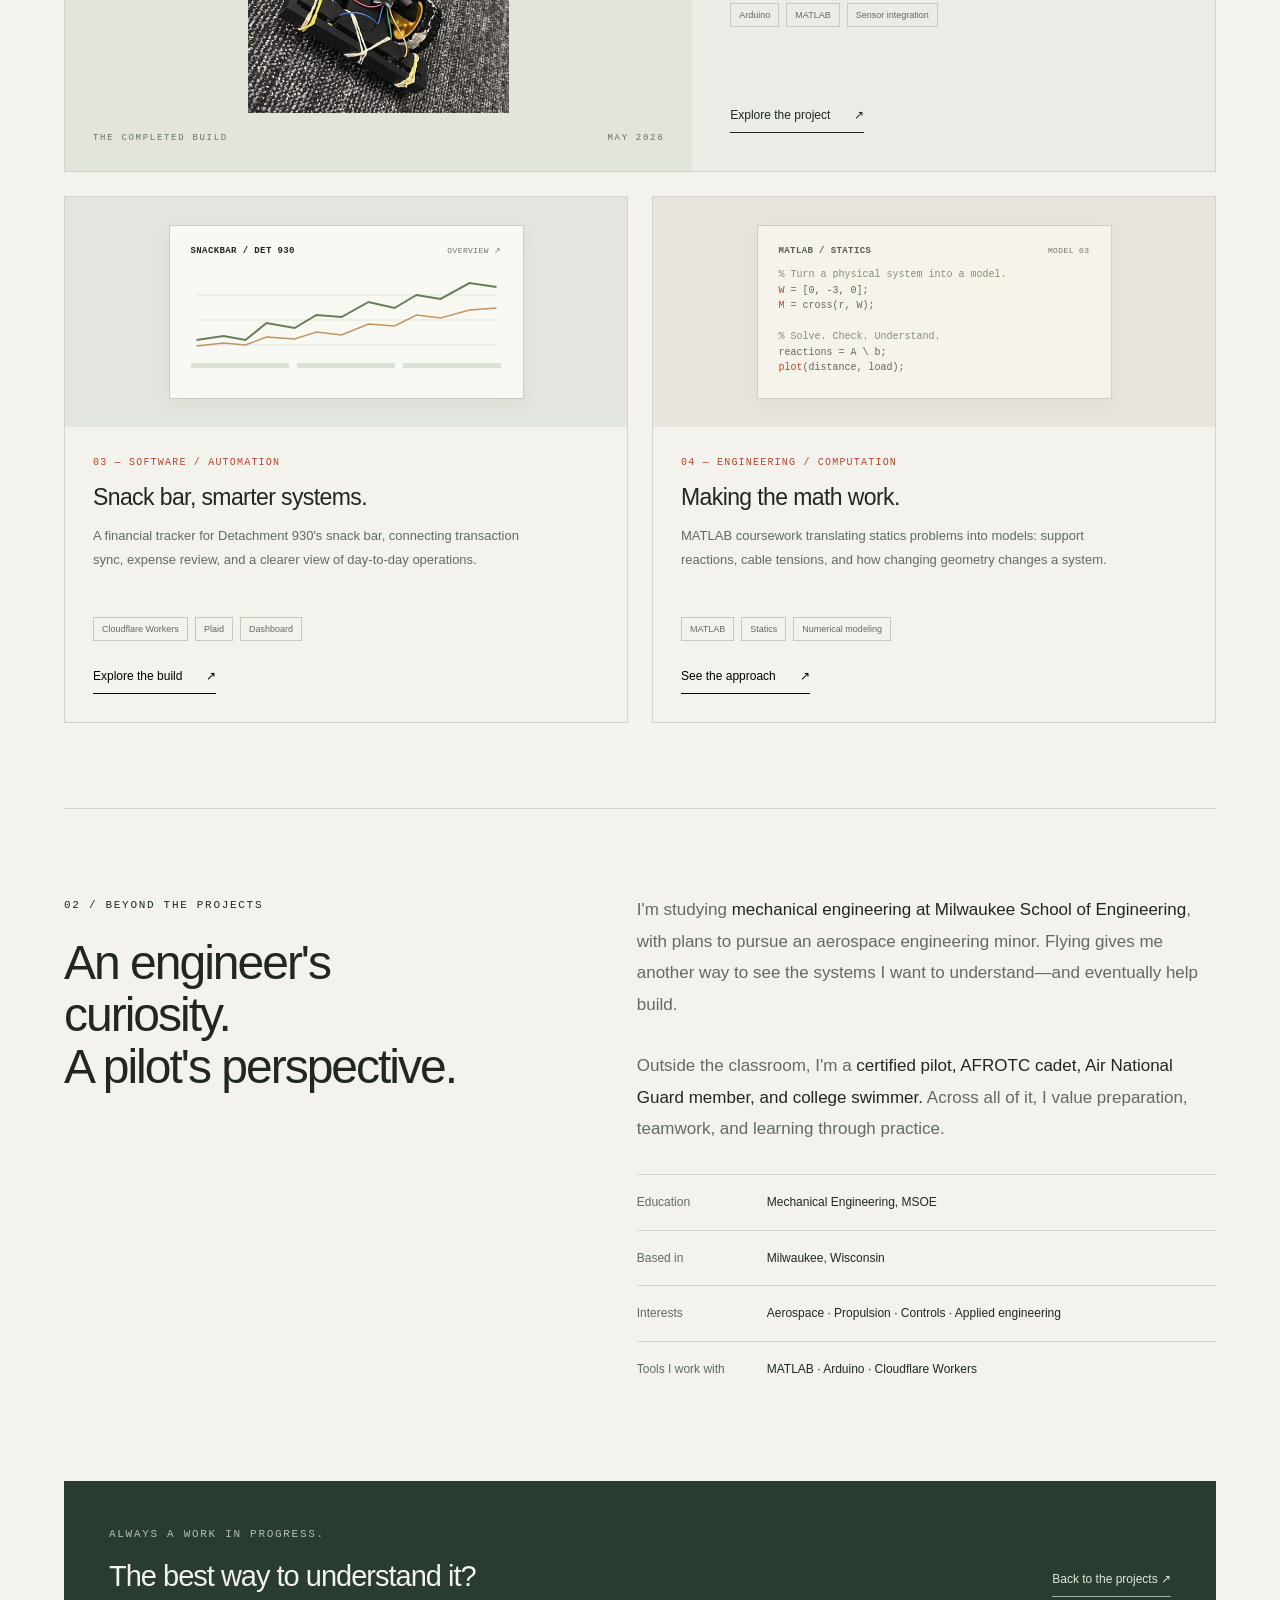
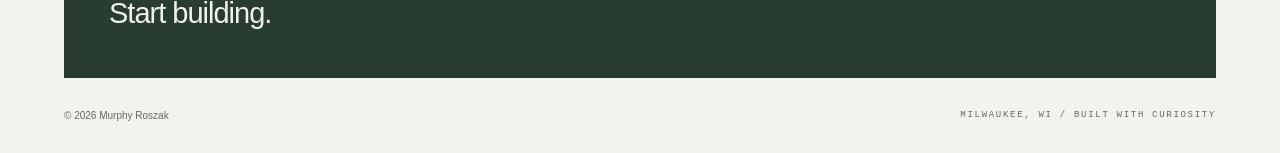
==== commit 4f007f37: "Refine portfolio illustrations and align responsive project graphics" ====
--- a/index.html
+++ b/index.html
@@ -1,15 +1,15 @@
 <!doctype html>
 <html lang="en"><head><meta charset="UTF-8"><meta name="viewport" content="width=device-width,initial-scale=1"><meta name="theme-color" content="#f3f2ed"><meta name="description" content="Murphy Roszak — mechanical engineering student at MSOE, certified pilot, and hands-on builder. Explore engineering, software, and aviation projects."><title>Murphy Roszak | Engineering & Aviation</title>
-<link rel="stylesheet" href="styles.css"></head><body>
+<link rel="stylesheet" href="styles.css?v=2"></head><body>
 <div class="wrap"><header class="header"><a class="brand" href="#" aria-label="Murphy Roszak home">Murphy Roszak<i>.</i></a><nav aria-label="Main navigation"><a href="#work">Selected work</a><a href="#about">About me</a></nav><span class="mono nav-id">Engineering / Aviation</span></header>
 <main><section class="hero" aria-labelledby="hero-title"><div><div class="mono eyebrow"><span class="dot"></span> Mechanical engineering student</div><h1 id="hero-title">Curiosity.<br>Built into<br><span>something real.</span></h1><p class="lead">I'm Murphy, a mechanical engineering student at MSOE and a certified pilot. I build, test, and learn where engineering meets the real world.</p><div class="hero-actions"><a class="solid" href="#work">Explore my projects <span aria-hidden="true">↗</span></a><a class="text-link" href="#about">A little about me ↘</a></div></div>
-<div class="visual"><svg viewBox="0 0 520 390" role="img" aria-labelledby="turbine-title"><title id="turbine-title">Illustrative wireframe of a jet turbine, representing Murphy's turbine kart project</title><defs><pattern id="grid" width="26" height="26" patternUnits="userSpaceOnUse"><path d="M 26 0 L 0 0 0 26" fill="none" stroke="#dbddd3" stroke-width=".65"/></pattern><linearGradient id="metal" x1="0" y1="0" x2="0" y2="1"><stop stop-color="#e0e4d8"/><stop offset=".5" stop-color="#f2f3eb"/><stop offset="1" stop-color="#c8d0c0"/></linearGradient></defs><rect width="520" height="390" fill="url(#grid)"/><g stroke="#8b9486" fill="none" stroke-width=".7"><path d="M10 218H509M267 30V362" stroke-dasharray="5 5"/><path d="M89 310V343M429 259V343M89 333H429"/><path d="m89 333 8-4v8zM429 333l-8-4v8z" fill="#8b9486"/></g><g transform="translate(4 -8) rotate(-22 260 210)"><path d="M137 143L359 156 418 181V259L359 283 137 296Z" fill="url(#metal)" stroke="#74816f"/><ellipse cx="137" cy="219.5" rx="57" ry="77" fill="#d6dccf" stroke="#667760"/><ellipse cx="137" cy="219.5" rx="45" ry="63" fill="#eef0e7" stroke="#798972"/><ellipse cx="137" cy="219.5" rx="16" ry="23" fill="#a3b298" stroke="#667760"/><g stroke="#7b8b74" fill="none"><path d="M138 158l-6 39M157 164l-15 34M172 179l-23 24M180 200l-29 12M181 224l-28-3M174 246l-24-15M161 266l-17-27M140 281l-5-38M119 274l9-34M102 258l20-25M94 238l27-12M93 216l28 4M99 193l24 17M115 173l13 29"/><path d="M192 148Q221 218 192 292M215 150Q243 218 215 291M325 154Q348 218 325 285M346 155Q368 218 346 284M360 157Q383 218 360 282M383 167Q406 218 383 273"/></g><path d="M418 181L452 190V250L418 259" fill="#aebb9f" stroke="#667760"/><ellipse cx="452" cy="220" rx="17" ry="30" fill="#253a2f" stroke="#667760"/><ellipse cx="452" cy="220" rx="9" ry="20" fill="#596f57"/><path d="M230 152V131H289V155M235 289V306H292V287" fill="#d3dacb" stroke="#74816f"/><path d="M250 132v-15h25v15M255 117V97H315V142" fill="none" stroke="#b8472c" stroke-width="4"/><path d="M246 163L312 167V274L246 278Z" fill="#b8472c" fill-opacity=".12" stroke="#b8472c"/><path d="M254 172L303 175M254 181L303 184M254 258L303 254M254 267L303 263" stroke="#b8472c"/><text x="266" y="224" transform="rotate(90 266 224)" font-family="monospace" font-size="12" letter-spacing="3" fill="#b8472c">K–160</text></g><g stroke="#b8472c" stroke-width=".8" fill="none"><path d="M337 138l38-54h98M124 228L59 280H18"/><circle cx="337" cy="138" r="3" fill="#b8472c"/><circle cx="124" cy="228" r="3" fill="#b8472c"/></g><g font-family="monospace" font-size="9" letter-spacing="1" fill="#727b6b"><text x="378" y="76">TURBINE KART</text><text x="19" y="295">LEARN BY BUILDING</text><text x="237" y="350">PROJECT 01</text><text x="20" y="27">MR / ENGINEERING STUDIES</text><text x="399" y="373">FIG. 001</text></g></svg><div class="mono visual-label"><span>From concept to first ignition</span><span>Illustrative study / K-160</span></div></div></section>
+<div class="visual"><svg class="turbine-illustration" viewBox="0 0 560 420" role="img" aria-labelledby="turbine-title"><title id="turbine-title">Conceptual turbine illustration for the KingTech K-160 project</title><defs><pattern id="hero-grid" width="28" height="28" patternUnits="userSpaceOnUse"><path d="M28 0H0V28" fill="none" stroke="#d9ddd1" stroke-width=".6"/></pattern><linearGradient id="casing" x1="0" y1="0" x2="0" y2="1"><stop stop-color="#e4e8db"/><stop offset=".45" stop-color="#f4f5ee"/><stop offset="1" stop-color="#becbb4"/></linearGradient><linearGradient id="intake" x1="0" y1="0" x2="1" y2="1"><stop stop-color="#eff1e7"/><stop offset="1" stop-color="#aebb9f"/></linearGradient></defs><rect x="0" y="0" width="560" height="420" fill="url(#hero-grid)"/><g font-family="monospace" font-size="10" letter-spacing="1.2" fill="#6d7965"><text x="24" y="30">MR / PROPULSION STUDY</text><text x="456" y="30">FIG. 001</text></g><path d="M28 228H532" stroke="#a5b09c" stroke-dasharray="5 6" fill="none"/><g stroke="#73846b" stroke-width="1.2" stroke-linejoin="round"><path d="M156 159H357L425 181V275L357 297H156Z" fill="url(#casing)"/><path d="M357 159Q390 228 357 297M382 168Q410 228 382 288M404 175Q431 228 404 281" fill="none" stroke="#9aa88f"/><path d="M425 181L472 195V261L425 275Z" fill="#a9b99b"/><ellipse cx="472" cy="228" rx="17" ry="33" fill="#3a5140"/><ellipse cx="472" cy="228" rx="9" ry="24" fill="#23382c"/><path d="M210 159V143H278V159M211 297V313H279V297" fill="#d1dac7"/><path d="M221 143V126H257V143" fill="#e5e9dc"/><path d="M237 125V105H321V149" fill="none" stroke="#b8472c" stroke-width="3"/><path d="M197 159Q222 228 197 297M216 159Q241 228 216 297" fill="none" stroke="#9aa88f"/><path d="M252 170H325Q346 228 325 286H252Q275 228 252 170Z" fill="#b8472c" fill-opacity=".07" stroke="#b8472c"/><path d="M269 185H317M271 193H319M271 263H319M269 271H317" stroke="#b8472c" stroke-width=".8" fill="none"/><ellipse cx="156" cy="228" rx="51" ry="69" fill="url(#intake)"/><ellipse cx="156" cy="228" rx="41" ry="57" fill="#edf0e4"/><g fill="none" stroke="#7c8e71"><path d="M172.0 228.0L194.5 236.8"/><path d="M170.4 237.5L188.0 259.5"/><path d="M166.0 245.2L175.1 275.9"/><path d="M159.6 249.4L158.5 282.9"/><path d="M152.4 249.4L141.4 279.0"/><path d="M146.0 245.2L127.1 265.0"/><path d="M141.6 237.5L118.6 243.7"/><path d="M140.0 228.0L117.5 219.2"/><path d="M141.6 218.5L124.0 196.5"/><path d="M146.0 210.8L136.9 180.1"/><path d="M152.4 206.6L153.5 173.1"/><path d="M159.6 206.6L170.6 177.0"/><path d="M166.0 210.8L184.9 191.0"/><path d="M170.4 218.5L193.4 212.3"/></g><ellipse cx="156" cy="228" rx="16" ry="22" fill="#b2c1a4"/><path d="M153 210Q171 228 153 246" fill="none" stroke="#8e9f83"/></g><text x="290" y="233" fill="#a94e35" font-size="12" text-anchor="middle" font-family="monospace" letter-spacing="2">K-160</text><g fill="none" stroke="#b8472c" stroke-width=".9"><path d="M321 105V72H420"/><circle cx="321" cy="105" r="2.8" fill="#b8472c"/><path d="M115 254H69V311H24"/><circle cx="115" cy="254" r="2.8" fill="#b8472c"/></g><g font-family="monospace" font-size="9" letter-spacing="1.1" fill="#727c68"><text x="329" y="63">TURBINE KART PROJECT</text><text x="24" y="328">INTAKE STUDY</text><text x="292" y="387" text-anchor="middle">CONCEPT / NOT TO SCALE</text></g><g fill="none" stroke="#a3af98" stroke-width=".8"><path d="M105 317V365M489 280V365M105 354H489M105 350V358M489 350V358"/></g></svg><div class="mono visual-label"><span>From concept to first ignition</span><span>Illustrative study / K-160</span></div></div></section>
 <div class="hero-foot"><div class="fact"><span class="mono fact-index">01 /</span><div><b>Mechanical engineering</b><small>Milwaukee School of Engineering</small></div></div><div class="fact"><span class="mono fact-index">02 /</span><div><b>Aviation & service</b><small>Certified pilot · AFROTC · Air National Guard</small></div></div><div class="fact"><span class="mono fact-index">03 /</span><div><b>Hands-on problem solving</b><small>Hardware, software, and everything between</small></div></div></div>
 <section class="section" id="work"><div class="section-heading"><div><span class="mono">01 / Selected work</span><h2>Ideas off the drawing board.</h2></div><p>A few projects where curiosity became a reason to build something.</p></div>
-<article class="featured"><div class="feature-art"><div class="art-labels mono"><span>Independent project</span><span>Hardware / Controls</span></div><svg viewBox="0 0 500 220" role="img" aria-label="Illustrative side profile of a turbine-powered kart"><defs><pattern id="darkgrid" width="25" height="25" patternUnits="userSpaceOnUse"><path d="M25 0H0V25" fill="none" stroke="#56694e" stroke-width=".4"/></pattern></defs><rect width="500" height="220" fill="url(#darkgrid)"/><g fill="none" stroke="#b2c0a5" stroke-width="2"><path d="M61 163H441M91 148l42-53h104l38 53h117M113 148l27-43h65l35 43M201 104l23-39h27l23 24M235 105v40M295 132h94v18h-94zM321 132v-22h48v22M308 119h73M381 111l24 9-24 9"/><path d="M122 95l-9-31M105 61l23 8"/><circle cx="126" cy="155" r="29" fill="#283c31"/><circle cx="126" cy="155" r="15"/><circle cx="387" cy="155" r="29" fill="#283c31"/><circle cx="387" cy="155" r="15"/><path d="M126 155l-10-11M126 155l14-5M126 155l-4 14M387 155l-10-11M387 155l14-5M387 155l-4 14"/></g><g stroke="#d87754" fill="none"><path d="M405 120h35M412 112h20M412 128h20M345 107V43H439"/><circle cx="345" cy="107" r="3"/></g><text x="358" y="36" font-family="monospace" font-size="9" fill="#d5b49b" letter-spacing="1">KINGTECH K–160 G4</text></svg><div class="art-labels mono"><span>Concept illustration</span><span>Personal build / In progress</span></div></div><div class="feature-copy"><span class="mono project-meta">01 — Mechanical / Electronics</span><h3>A jet turbine.<br>A kart. A lot to learn.</h3><p>A personal build centered on a KingTech K-160 G4 turbine. Bringing together engine operation, throttle controls, and the practical challenges of integrating hardware.</p><div class="tags"><span class="tag">Turbine systems</span><span class="tag">Arduino</span><span class="tag">MATLAB</span></div><button class="project-button" data-project="turbine">Inside the project <span aria-hidden="true">↗</span></button></div></article>
-<article class="featured robot-project" id="pepsi-bot" style="margin-top:24px"><div class="feature-art" style="padding:0;background:#dedfd8"><img src="assets/pepsi-bot.jpg" alt="Completed Pepsi Bot robot with its sensors, wiring, and wheeled chassis" loading="lazy" style="width:100%;height:100%;max-height:430px;min-height:345px;object-fit:contain"></div><div class="feature-copy"><span class="mono project-meta">02 — Robotics / Mechatronics</span><h3>The Pepsi Bot.</h3><p>A target-seeking robot built with Connor Homes for MEC 1910. A scanning sensor finds targets, the drivetrain steers toward them, and a mechanical bumper confirms contact before the robot moves on.</p><div class="tags"><span class="tag">Arduino</span><span class="tag">MATLAB</span><span class="tag">Sensor integration</span></div><a class="project-button" href="pepsi-bot.html">Explore the project <span aria-hidden="true">↗</span></a></div></article>
+<article class="featured"><div class="feature-art"><div class="art-labels mono"><span>Independent project</span><span>Hardware / Controls</span></div><svg viewBox="0 0 560 260" role="img" aria-label="Conceptual side profile of a turbine kart with aligned chassis, wheels, and rear turbine"><defs><pattern id="kart-grid" width="28" height="28" patternUnits="userSpaceOnUse"><path d="M28 0H0V28" stroke="#68805e" stroke-opacity=".3" stroke-width=".6" fill="none"/></pattern></defs><rect width="560" height="260" fill="url(#kart-grid)"/><path d="M35 222H525" stroke="#91a186" stroke-opacity=".5" fill="none"/><g stroke="#bbcaad" stroke-width="1.8" fill="none" stroke-linejoin="round"><path d="M106 177H459M110 166L155 123H230L285 166H447M141 166L164 134H219L255 166M263 166L240 116V91H263L291 143H321M198 124L181 88M171 84L192 94M284 177V166M315 177V154H434V177"/><path d="M333 154V139H409V154M326 139V111H402L427 119V131L402 139Z"/><path d="M339 111V139M348 111V139M390 111V139"/><path d="M427 119L447 122V128L427 131"/><circle cx="145" cy="187" r="34" fill="#283c31"/><circle cx="145" cy="187" r="19"/><circle cx="145" cy="187" r="5"/><circle cx="423" cy="187" r="34" fill="#283c31"/><circle cx="423" cy="187" r="19"/><circle cx="423" cy="187" r="5"/><path d="M145 168V182M129 196L141 189M161 196L149 189M423 168V182M407 196L419 189M439 196L427 189"/></g><g stroke="#d98565" fill="none" stroke-width="1"><path d="M366 108V61H474"/><circle cx="366" cy="108" r="2.5" fill="#d98565"/><path d="M451 125H482M456 117H475M456 133H475"/></g><text x="371" y="50" fill="#dcad93" font-family="monospace" font-size="9" letter-spacing="1">KINGTECH K-160 G4</text></svg><div class="art-labels mono"><span>Concept illustration</span><span>Personal build / In progress</span></div></div><div class="feature-copy"><span class="mono project-meta">01 — Mechanical / Electronics</span><h3>A jet turbine.<br>A kart. A lot to learn.</h3><p>A personal build centered on a KingTech K-160 G4 turbine. Bringing together engine operation, throttle controls, and the practical challenges of integrating hardware.</p><div class="tags"><span class="tag">Turbine systems</span><span class="tag">Arduino</span><span class="tag">MATLAB</span></div><button class="project-button" data-project="turbine">Inside the project <span aria-hidden="true">↗</span></button></div></article>
+<article class="featured robot-project" id="pepsi-bot"><div class="feature-art robot-art"><div class="art-labels mono"><span>Team project</span><span>Robotics / MEC 1910</span></div><div class="robot-photo"><img src="assets/pepsi-bot.jpg" alt="Completed Pepsi Bot robot with its sensors, wiring, and wheeled chassis" loading="lazy" width="640" height="520"></div><div class="art-labels mono"><span>The completed build</span><span>May 2026</span></div></div><div class="feature-copy"><span class="mono project-meta">02 — Robotics / Mechatronics</span><h3>The Pepsi Bot.</h3><p>A target-seeking robot built with Connor Homes for MEC 1910. A scanning sensor finds targets, the drivetrain steers toward them, and a mechanical bumper confirms contact before the robot moves on.</p><div class="tags"><span class="tag">Arduino</span><span class="tag">MATLAB</span><span class="tag">Sensor integration</span></div><a class="project-button" href="pepsi-bot.html">Explore the project <span aria-hidden="true">↗</span></a></div></article>
 <div class="project-grid"><article class="small-project"><div class="small-art"><div class="mini-dashboard" aria-hidden="true"><div class="mini-top"><b>SNACKBAR / DET 930</b><span>OVERVIEW ↗</span></div><svg class="mini-chart" viewBox="0 0 300 78"><path d="M0 20H300M0 45H300M0 70H300" stroke="#e0e5da"/><path d="M0 65L27 61 49 65 70 48 98 53 120 40 145 42 172 27 198 33 220 20 244 24 273 8 300 12" fill="none" stroke="#667e58" stroke-width="2"/><path d="M0 71L27 68 49 70 70 62 98 64 120 57 145 60 172 49 198 51 220 40 244 43 273 35 300 33" fill="none" stroke="#c49364" stroke-width="1.5"/></svg><div class="mini-bottom"><i></i><i></i><i></i></div></div></div><div class="small-copy"><span class="mono project-meta">03 — Software / Automation</span><h3>Snack bar, smarter systems.</h3><p>A financial tracker for Detachment 930's snack bar, connecting transaction sync, expense review, and a clearer view of day-to-day operations.</p><div class="tags"><span class="tag">Cloudflare Workers</span><span class="tag">Plaid</span><span class="tag">Dashboard</span></div><button class="project-button" data-project="snackbar">Explore the build <span aria-hidden="true">↗</span></button></div></article>
-<article class="small-project"><div class="small-art code-art" aria-hidden="true"><div class="code-block"><span>% Turn a physical system into a model.</span><br><em>W</em> = [0, -3, 0];<br><em>M</em> = cross(r, W);<br><br><span>% Solve. Check. Understand.</span><br>reactions = A \ b;<br><em>plot</em>(distance, load);</div></div><div class="small-copy"><span class="mono project-meta">04 — Engineering / Computation</span><h3>Making the math work.</h3><p>MATLAB coursework translating statics problems into models: support reactions, cable tensions, and how changing geometry changes a system.</p><div class="tags"><span class="tag">MATLAB</span><span class="tag">Statics</span><span class="tag">Numerical modeling</span></div><button class="project-button" data-project="matlab">See the approach <span aria-hidden="true">↗</span></button></div></article></div></section>
+<article class="small-project"><div class="small-art code-art" aria-hidden="true"><div class="code-panel"><div class="mini-top"><b>MATLAB / STATICS</b><span>MODEL 03</span></div><div class="code-block"><span>% Turn a physical system into a model.</span><br><em>W</em> = [0, -3, 0];<br><em>M</em> = cross(r, W);<br><br><span>% Solve. Check. Understand.</span><br>reactions = A \ b;<br><em>plot</em>(distance, load);</div></div></div><div class="small-copy"><span class="mono project-meta">04 — Engineering / Computation</span><h3>Making the math work.</h3><p>MATLAB coursework translating statics problems into models: support reactions, cable tensions, and how changing geometry changes a system.</p><div class="tags"><span class="tag">MATLAB</span><span class="tag">Statics</span><span class="tag">Numerical modeling</span></div><button class="project-button" data-project="matlab">See the approach <span aria-hidden="true">↗</span></button></div></article></div></section>
 <section id="about" class="about section"><div><span class="mono">02 / Beyond the projects</span><h2>An engineer's<br>curiosity.<br>A pilot's perspective.</h2></div><div class="about-text"><p>I'm studying <strong>mechanical engineering at Milwaukee School of Engineering</strong>, with plans to pursue an aerospace engineering minor. Flying gives me another way to see the systems I want to understand—and eventually help build.</p><p>Outside the classroom, I'm a <strong>certified pilot, AFROTC cadet, Air National Guard member, and college swimmer.</strong> Across all of it, I value preparation, teamwork, and learning through practice.</p><div class="detail-row"><span>Education</span><span>Mechanical Engineering, MSOE</span></div><div class="detail-row"><span>Based in</span><span>Milwaukee, Wisconsin</span></div><div class="detail-row"><span>Interests</span><span>Aerospace · Propulsion · Controls · Applied engineering</span></div><div class="detail-row"><span>Tools I work with</span><span>MATLAB · Arduino · Cloudflare Workers</span></div></div></section>
 <section class="closing"><div><div class="mono" style="margin-bottom:15px">Always a work in progress.</div><h2>The best way to understand it?<br>Start building.</h2></div><a href="#work">Back to the projects ↗</a></section></main>
 <footer class="footer"><span>© <span id="year">2026</span> Murphy Roszak</span><span class="mono">Milwaukee, WI / Built with curiosity</span></footer></div>
--- a/styles.css
+++ b/styles.css
@@ -1 +1,44 @@
 :root{--paper:#f3f2ed;--ink:#202722;--muted:#636a63;--line:#d2d4cb;--accent:#b8472c;--green:#283c31}*{box-sizing:border-box}html{scroll-behavior:smooth;scroll-padding-top:85px}body{margin:0;background:var(--paper);color:var(--ink);font-family:Arial,Helvetica,sans-serif}button,a{-webkit-tap-highlight-color:transparent}a{color:inherit;text-decoration:none}button{font:inherit}button:focus-visible,a:focus-visible{outline:3px solid var(--accent);outline-offset:5px}.wrap{max-width:1360px;padding:0 64px;margin:auto}.mono{font:11px/1.5 'Courier New',monospace;letter-spacing:1.7px;text-transform:uppercase}.header{height:88px;display:flex;align-items:center;justify-content:space-between;border-bottom:1px solid var(--line)}.brand{font-weight:bold;font-size:17px;letter-spacing:-.5px}.brand i{font-style:normal;color:var(--accent)}nav{display:flex;gap:34px;font-size:12px}nav a:hover{color:var(--accent)}.nav-id{color:var(--muted)}.hero{position:relative;display:grid;grid-template-columns:1.1fr 1fr;gap:20px;padding:80px 0 70px;min-height:610px;align-items:center}.eyebrow{display:flex;align-items:center;gap:12px;color:var(--muted)}.dot{width:7px;height:7px;border-radius:50%;background:var(--accent);display:inline-block}.hero h1{font-size:clamp(54px,5.6vw,78px);font-weight:500;letter-spacing:-4.6px;line-height:1.02;margin:30px 0}.hero h1 span{color:var(--accent)}.lead{max-width:410px;font-size:16px;line-height:1.75;color:var(--muted)}.hero-actions{display:flex;gap:26px;align-items:center;margin-top:32px;font-size:12px}.solid{background:var(--ink);color:white;padding:16px 21px;display:inline-flex;gap:26px;align-items:center}.solid:hover{background:var(--accent)}.text-link{border-bottom:1px solid var(--ink);padding:8px 0}.visual{position:relative;align-self:stretch;display:flex;flex-direction:column;justify-content:center}.visual svg{width:100%;height:auto;overflow:visible}.visual-label{display:flex;justify-content:space-between;color:var(--muted);border-top:1px solid var(--line);padding-top:13px;margin-top:12px;font-size:9px;letter-spacing:1px}.hero-foot{border-top:1px solid var(--line);border-bottom:1px solid var(--line);display:grid;grid-template-columns:repeat(3,1fr);padding:24px 0;gap:30px}.fact{display:flex;gap:15px;align-items:center}.fact b{font-size:13px;font-weight:500}.fact small{display:block;color:var(--muted);font-size:11px;margin-top:6px}.fact-index{color:var(--accent);font-size:10px}.section{padding:85px 0}.section-heading{display:flex;justify-content:space-between;align-items:end;margin-bottom:33px}.section-heading h2{font-size:37px;font-weight:500;letter-spacing:-1.5px;margin:13px 0 0}.section-heading>p{font-size:12px;line-height:1.7;color:var(--muted);max-width:260px}.featured{display:grid;grid-template-columns:1.2fr 1fr;border:1px solid var(--line);background:#eaece5}.feature-art{background:var(--green);color:#d0d9c8;min-height:345px;padding:28px;position:relative;display:flex;flex-direction:column;justify-content:space-between;overflow:hidden}.feature-art svg{width:100%;height:220px}.feature-art .mono{font-size:9px}.art-labels{display:flex;justify-content:space-between;z-index:1}.feature-copy{padding:38px;display:flex;flex-direction:column;align-items:start}.project-meta{color:var(--accent);font-size:10px;letter-spacing:1.2px}.feature-copy h3{font-size:30px;line-height:1.15;letter-spacing:-1px;font-weight:500;margin:19px 0}.feature-copy p,.small-copy p{font-size:13px;color:var(--muted);line-height:1.8;margin:0 0 23px}.tags{display:flex;flex-wrap:wrap;gap:7px;margin-bottom:26px}.tag{border:1px solid #c5c9be;font-size:9px;padding:6px 8px;color:var(--muted)}.project-button{padding:0 0 8px;background:none;border:0;border-bottom:1px solid currentColor;display:flex;align-items:center;gap:24px;font-size:12px;cursor:pointer;margin-top:auto}.project-button:hover{color:var(--accent)}.project-grid{display:grid;grid-template-columns:1fr 1fr;gap:24px;margin-top:24px}.small-project{border:1px solid var(--line)}.small-art{height:220px;background:#e2e6de;padding:27px 30px;display:flex;align-items:center;justify-content:center;overflow:hidden}.small-art.code-art{background:#e8e5dd}.small-copy{padding:28px}.small-copy h3{font-size:23px;letter-spacing:-.6px;font-weight:500;margin:13px 0}.small-copy p{max-width:430px}.mini-dashboard{background:#fafbf6;width:340px;padding:19px;box-shadow:0 12px 30px #182b1912;transform:rotate(-3deg);border:1px solid #cfd7c8}.mini-top{display:flex;justify-content:space-between;font-size:10px;margin-bottom:18px}.mini-chart{height:78px;width:100%}.mini-bottom{display:flex;gap:5px}.mini-bottom i{display:block;height:5px;background:#dce1d5;flex:1}.code-block{font:12px/1.9 'Courier New',monospace;color:#61685c;transform:rotate(-2deg);width:330px}.code-block em{font-style:normal;color:var(--accent)}.code-block span{color:#839177}.about{border-top:1px solid var(--line);display:grid;grid-template-columns:1fr 1.2fr;gap:90px}.about h2{font-size:48px;letter-spacing:-2px;font-weight:500;line-height:1.08;max-width:400px;margin:23px 0}.about-text>p{font-size:17px;line-height:1.85;color:var(--muted);margin:0 0 30px}.about-text strong{font-weight:500;color:var(--ink)}.detail-row{padding:17px 0;border-top:1px solid var(--line);display:grid;grid-template-columns:130px 1fr;font-size:12px;line-height:1.7}.detail-row>span:first-child{color:var(--muted)}.closing{background:var(--green);color:var(--paper);padding:45px;display:flex;justify-content:space-between;align-items:center;gap:30px}.closing h2{font-size:29px;font-weight:400;letter-spacing:-1px;line-height:1.3;margin:0}.closing .mono{color:#b5c0b1}.closing a{flex-shrink:0;color:#e0e7d9;border-bottom:1px solid #a3b39d;padding:10px 0;font-size:12px}.footer{padding:31px 0;display:flex;justify-content:space-between;align-items:center;color:var(--muted);font-size:10px}.footer .mono{font-size:9px}dialog{border:0;background:var(--paper);color:var(--ink);padding:40px;max-width:650px;width:calc(100% - 32px);max-height:85vh;overflow:auto;box-shadow:0 20px 90px #0003}dialog::backdrop{background:#18251dcc;backdrop-filter:blur(5px)}dialog h2{font-size:34px;letter-spacing:-1px;font-weight:500;margin:25px 0 18px}dialog h3{font-size:13px;margin-top:25px}dialog p,dialog li{font-size:14px;line-height:1.8;color:var(--muted)}dialog ul{padding-left:20px}.close{float:right;background:transparent;border:1px solid var(--line);width:34px;height:34px;cursor:pointer;font-size:22px}.dialog-label{padding-top:8px;color:var(--accent)}.dialog-note{border-top:1px solid var(--line);padding-top:18px;font-size:11px} @media(min-width:1500px){.hero{min-height:660px}}@media(max-width:900px){.wrap{padding:0 30px}.hero{grid-template-columns:1fr 1fr;padding:60px 0;min-height:530px}.hero h1{font-size:56px;letter-spacing:-3px}.feature-copy{padding:27px}.about{gap:45px}.about h2{font-size:38px}}@media(max-width:650px){.wrap{padding:0 22px}.header{height:74px}nav{gap:22px}.nav-id{display:none}.hero{grid-template-columns:1fr;padding:47px 0 28px;gap:27px}.hero h1{font-size:60px;margin:25px 0}.hero .lead{font-size:15px;max-width:350px}.visual{max-width:460px;width:100%;margin:auto}.visual svg{max-height:300px}.hero-foot{gap:15px;padding:22px 0;grid-template-columns:1fr}.fact small{display:inline;margin-left:6px}.section{padding:55px 0}.section-heading h2{font-size:31px}.section-heading>p{display:none}.featured,.project-grid,.about{grid-template-columns:1fr}.feature-art{min-height:290px}.feature-copy{padding:28px}.project-grid{gap:20px;margin-top:20px}.small-art{height:200px}.about{gap:18px}.about h2{font-size:42px;margin-bottom:0}.about-text>p{font-size:16px}.closing{padding:28px;align-items:start;flex-direction:column}.closing h2{font-size:25px}.footer{align-items:start;gap:20px}.footer .mono{text-align:right}dialog{padding:26px}dialog h2{font-size:28px}}@media(prefers-reduced-motion:reduce){html{scroll-behavior:auto}}
+
+/* Graphic alignment and responsive framing */
+.hero{grid-template-columns:minmax(0,1.1fr) minmax(0,1fr);gap:36px}
+.hero>div,.featured>div,.project-grid>article{min-width:0}
+.visual{align-self:center;width:100%;max-width:560px;justify-self:end}
+.visual svg{display:block;width:100%;height:auto;overflow:hidden}
+.visual-label{gap:16px;align-items:flex-start;font-size:8px;line-height:1.7}
+.visual-label span:last-child{text-align:right}
+.featured{grid-template-columns:minmax(0,1.2fr) minmax(0,1fr)}
+.feature-art{min-height:370px;padding:25px 28px;display:grid;grid-template-rows:auto minmax(0,1fr) auto;gap:18px;align-items:center}
+.feature-art svg{display:block;width:100%;height:auto;max-height:260px;justify-self:center}
+.art-labels{gap:16px;align-items:start;line-height:1.6}
+.art-labels span:last-child{text-align:right}
+.robot-project{margin-top:24px}
+.robot-art{background:#e1e5da;color:#68745f}
+.robot-photo{height:272px;display:flex;justify-content:center;align-items:center;min-width:0}
+.robot-photo img{display:block;width:100%;height:100%;object-fit:contain;border:0}
+.feature-copy{justify-content:flex-start}
+.project-button{width:max-content;max-width:100%;line-height:1.5}
+.project-grid{grid-template-columns:repeat(2,minmax(0,1fr));align-items:stretch}
+.small-project{display:flex;flex-direction:column;min-width:0}
+.small-art{height:230px;min-height:230px;padding:26px 34px}
+.small-copy{display:flex;flex-direction:column;flex:1}
+.small-copy h3{line-height:1.25}
+.small-copy p{min-height:70px}
+.mini-dashboard,.code-panel{width:100%;max-width:355px;height:174px;padding:19px 21px;background:#f8f9f2;border:1px solid #c9d0c1;box-shadow:0 6px 18px #1c2c1b0a;transform:none}
+.mini-top{gap:12px;align-items:center;line-height:1.5;font-family:'Courier New',monospace;font-size:9px;letter-spacing:.4px;margin-bottom:17px}
+.mini-top span{white-space:nowrap;font-size:8px;color:#6d7764}
+.mini-chart{display:block;height:78px;width:100%;margin-bottom:10px}
+.mini-bottom{gap:8px}
+.code-panel{background:#f6f3eb;border-color:#d3cec2}
+.code-panel .mini-top{margin-bottom:9px;color:#595d50}
+.code-block{width:100%;transform:none;font-size:10px;line-height:1.55;white-space:nowrap}
+.hero-foot{grid-template-columns:repeat(3,minmax(0,1fr));align-items:start}
+.fact{align-items:flex-start;gap:12px}
+.fact-index{padding-top:3px;white-space:nowrap}
+.fact small{line-height:1.6}
+@media(min-width:651px) and (max-width:1100px){.hero{gap:24px}.hero h1{font-size:clamp(44px,5.25vw,60px);letter-spacing:-2.8px}.feature-art{padding:22px;min-height:350px}.feature-art .mono{font-size:8px;letter-spacing:1px}.feature-copy{padding:28px}.robot-photo{height:260px}.small-art{padding:24px}.small-copy p{min-height:92px}.code-block{font-size:9px}}
+@media(max-width:650px){.hero{grid-template-columns:minmax(0,1fr);gap:35px}.hero h1{font-size:clamp(44px,10.6vw,60px);letter-spacing:-2.5px}.hero-actions{gap:20px;flex-wrap:wrap}.visual{justify-self:center;max-width:460px}.visual svg{max-height:none}.visual-label{font-size:7px;letter-spacing:.6px;gap:10px}.hero-foot{grid-template-columns:1fr}.fact small{display:block;margin-left:0}.featured,.project-grid{grid-template-columns:minmax(0,1fr)}.feature-art{min-height:290px;padding:22px;gap:16px}.feature-art svg{max-height:220px}.feature-art .mono{font-size:8px;letter-spacing:1px}.robot-photo{height:245px}.robot-art{min-height:325px}.feature-copy{padding:26px}.small-art{height:220px;min-height:220px;padding:22px 26px}.mini-dashboard,.code-panel{max-width:355px;height:174px}.small-copy p{min-height:0}.code-block{font-size:clamp(8px,2.5vw,10px)}.mini-top{font-size:8px}.mini-top span{font-size:7px}.small-copy .project-button{margin-top:0}}
+
+.feature-art{grid-template-columns:minmax(0,1fr);justify-content:stretch}
+
+@media(min-width:651px) and (max-width:900px){.visual-label{display:grid;grid-template-columns:1fr;gap:4px}.visual-label span:last-child{text-align:left}}
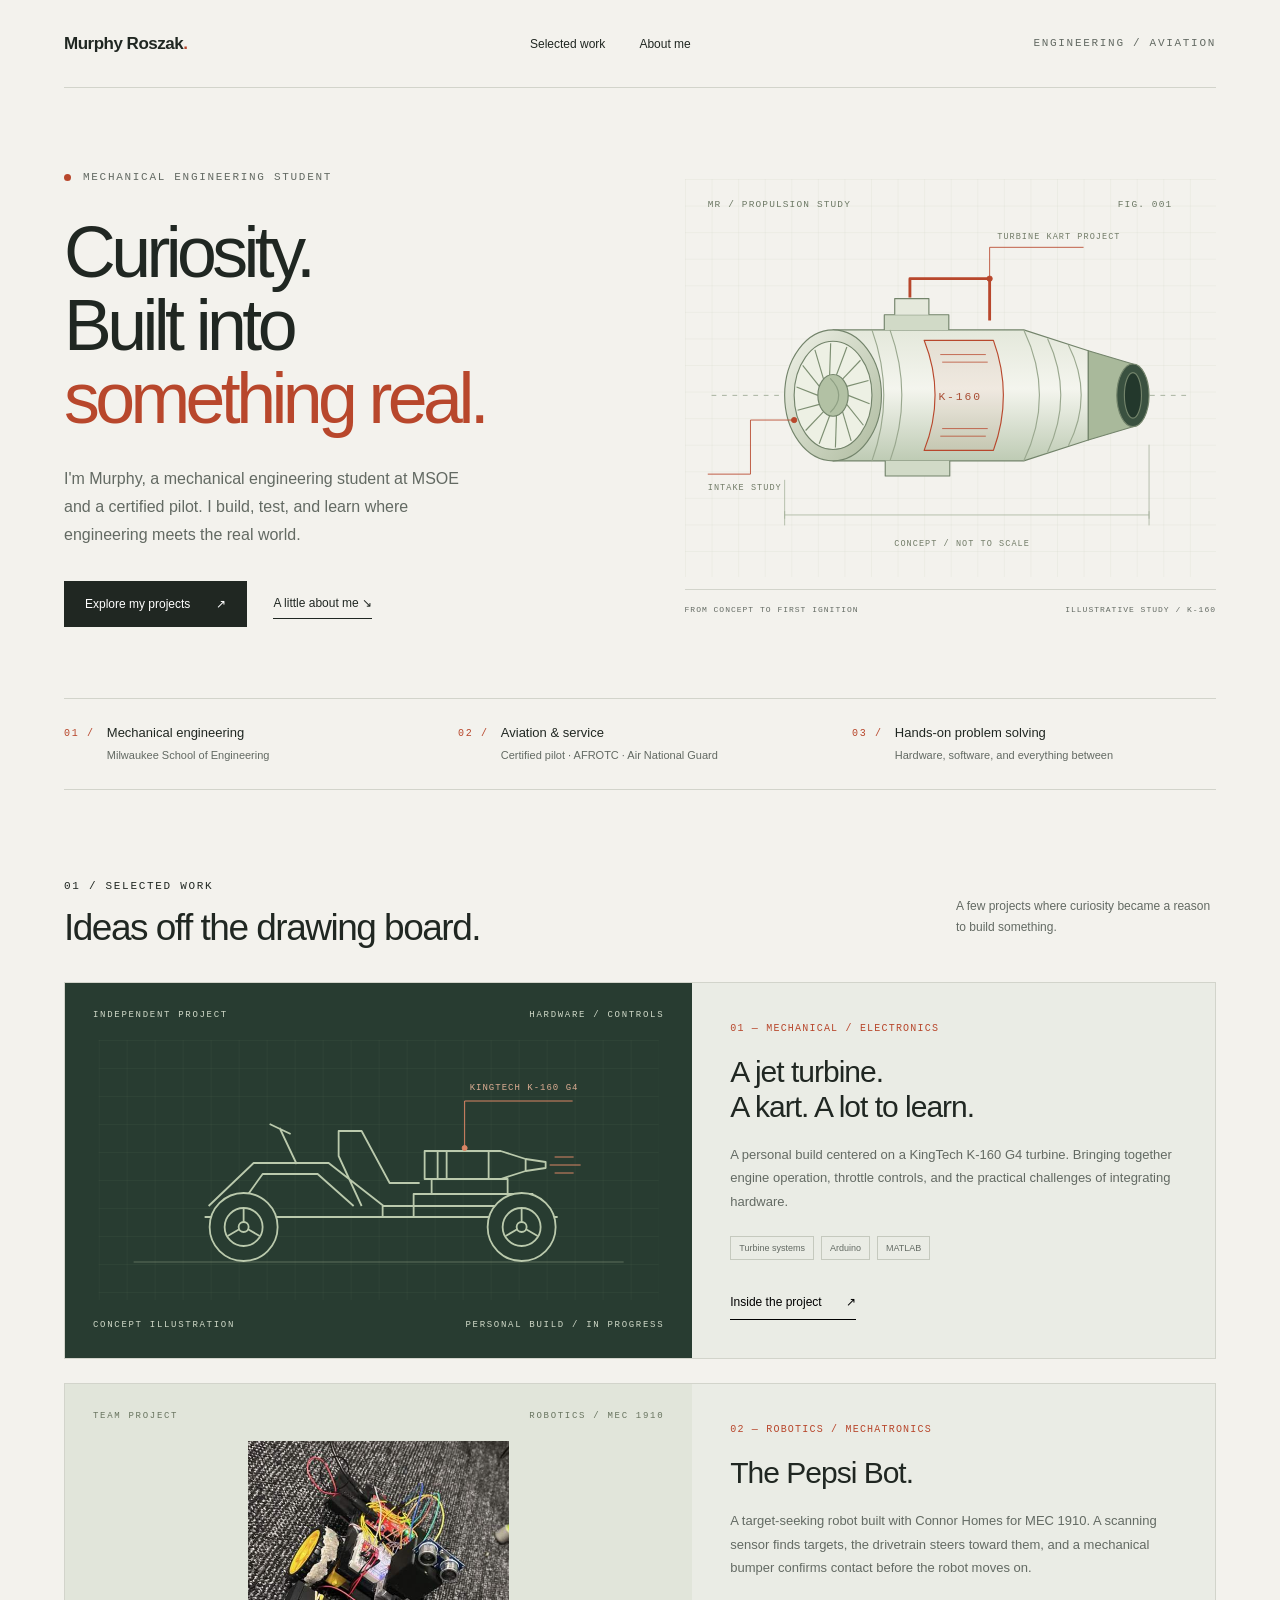
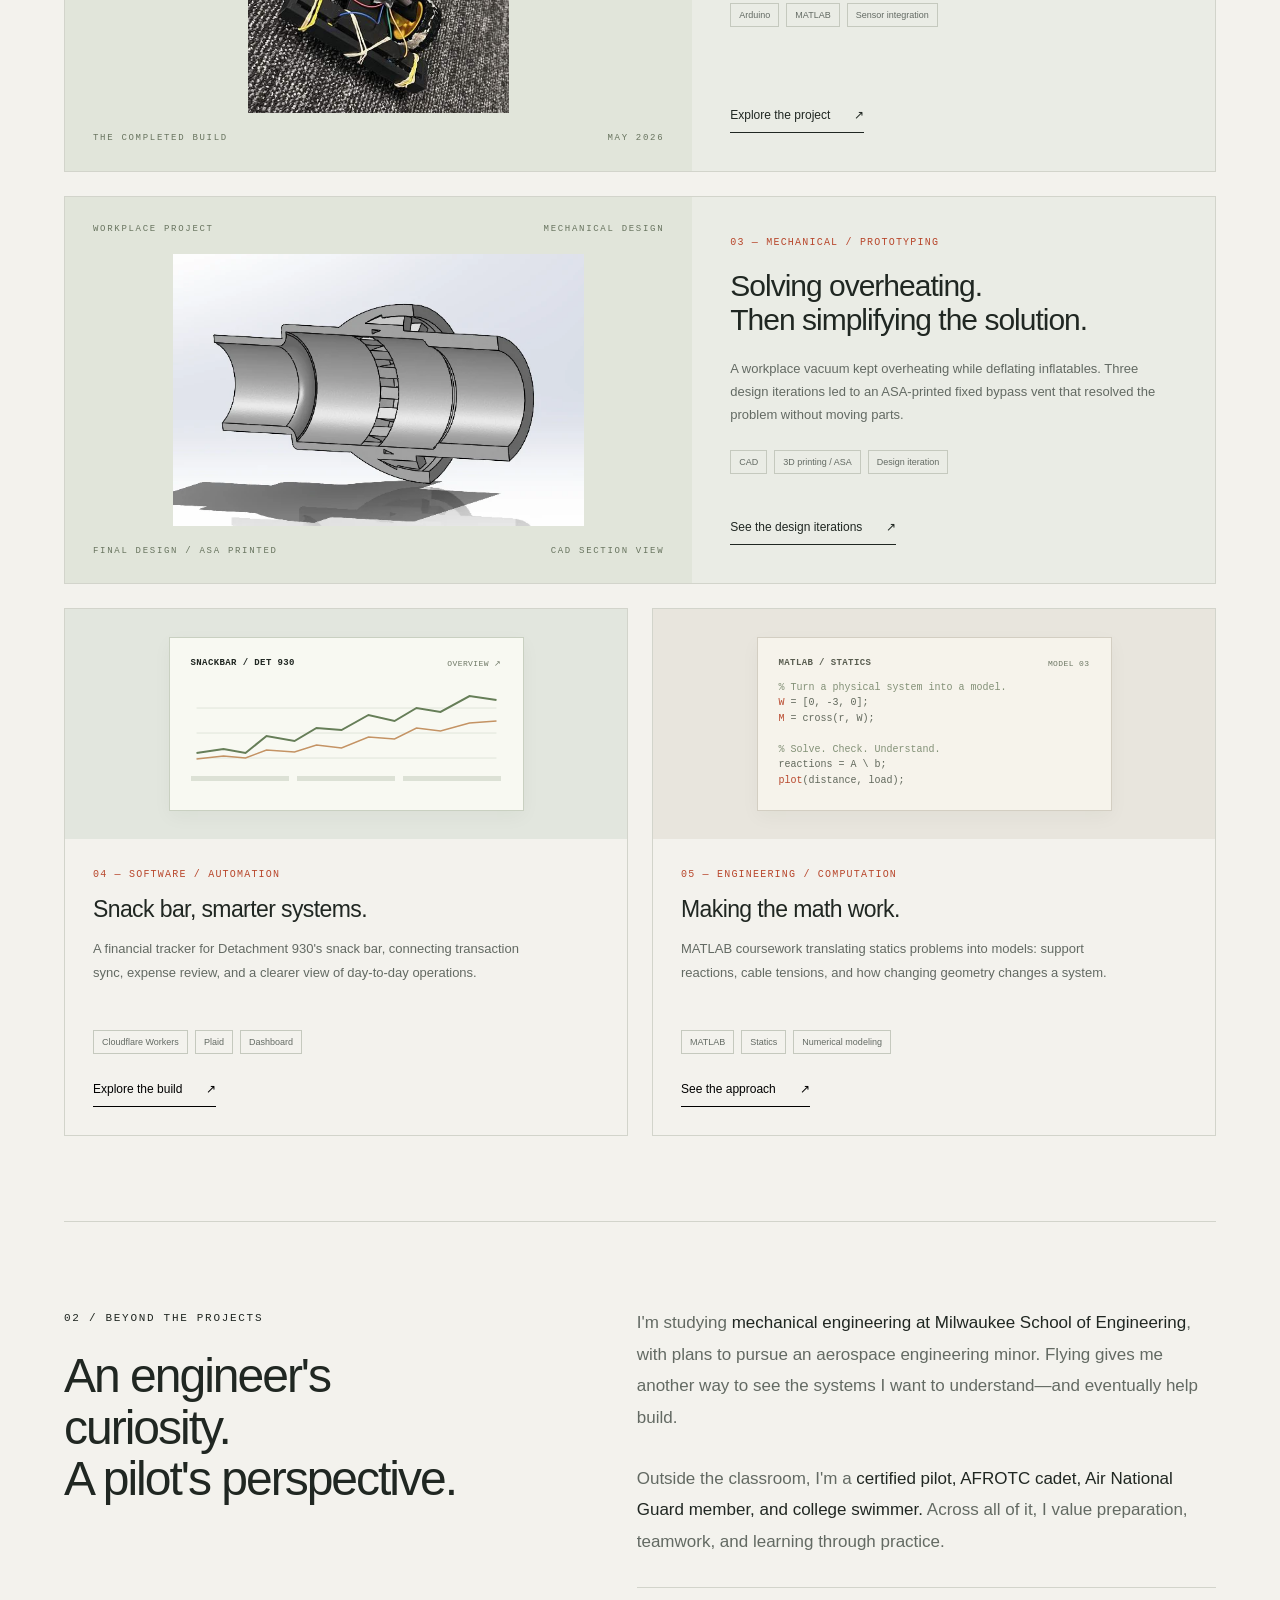
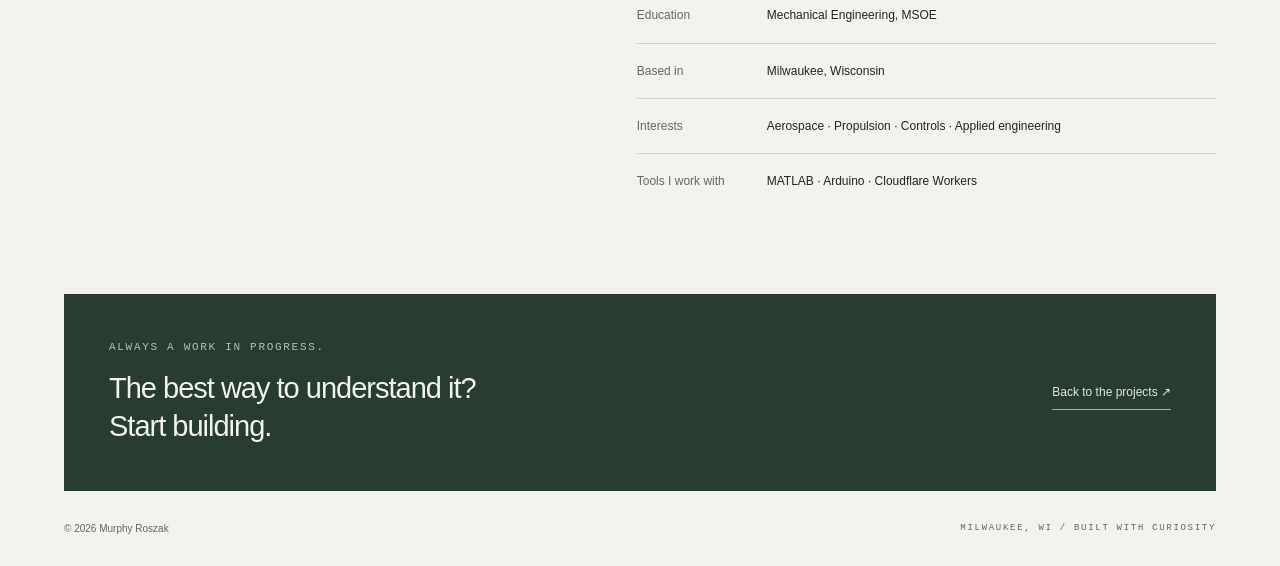
==== commit 6e809a36: "Add vacuum bypass vent case study and CAD design iterations" ====
--- a/index.html
+++ b/index.html
@@ -8,8 +8,9 @@
 <section class="section" id="work"><div class="section-heading"><div><span class="mono">01 / Selected work</span><h2>Ideas off the drawing board.</h2></div><p>A few projects where curiosity became a reason to build something.</p></div>
 <article class="featured"><div class="feature-art"><div class="art-labels mono"><span>Independent project</span><span>Hardware / Controls</span></div><svg viewBox="0 0 560 260" role="img" aria-label="Conceptual side profile of a turbine kart with aligned chassis, wheels, and rear turbine"><defs><pattern id="kart-grid" width="28" height="28" patternUnits="userSpaceOnUse"><path d="M28 0H0V28" stroke="#68805e" stroke-opacity=".3" stroke-width=".6" fill="none"/></pattern></defs><rect width="560" height="260" fill="url(#kart-grid)"/><path d="M35 222H525" stroke="#91a186" stroke-opacity=".5" fill="none"/><g stroke="#bbcaad" stroke-width="1.8" fill="none" stroke-linejoin="round"><path d="M106 177H459M110 166L155 123H230L285 166H447M141 166L164 134H219L255 166M263 166L240 116V91H263L291 143H321M198 124L181 88M171 84L192 94M284 177V166M315 177V154H434V177"/><path d="M333 154V139H409V154M326 139V111H402L427 119V131L402 139Z"/><path d="M339 111V139M348 111V139M390 111V139"/><path d="M427 119L447 122V128L427 131"/><circle cx="145" cy="187" r="34" fill="#283c31"/><circle cx="145" cy="187" r="19"/><circle cx="145" cy="187" r="5"/><circle cx="423" cy="187" r="34" fill="#283c31"/><circle cx="423" cy="187" r="19"/><circle cx="423" cy="187" r="5"/><path d="M145 168V182M129 196L141 189M161 196L149 189M423 168V182M407 196L419 189M439 196L427 189"/></g><g stroke="#d98565" fill="none" stroke-width="1"><path d="M366 108V61H474"/><circle cx="366" cy="108" r="2.5" fill="#d98565"/><path d="M451 125H482M456 117H475M456 133H475"/></g><text x="371" y="50" fill="#dcad93" font-family="monospace" font-size="9" letter-spacing="1">KINGTECH K-160 G4</text></svg><div class="art-labels mono"><span>Concept illustration</span><span>Personal build / In progress</span></div></div><div class="feature-copy"><span class="mono project-meta">01 — Mechanical / Electronics</span><h3>A jet turbine.<br>A kart. A lot to learn.</h3><p>A personal build centered on a KingTech K-160 G4 turbine. Bringing together engine operation, throttle controls, and the practical challenges of integrating hardware.</p><div class="tags"><span class="tag">Turbine systems</span><span class="tag">Arduino</span><span class="tag">MATLAB</span></div><button class="project-button" data-project="turbine">Inside the project <span aria-hidden="true">↗</span></button></div></article>
 <article class="featured robot-project" id="pepsi-bot"><div class="feature-art robot-art"><div class="art-labels mono"><span>Team project</span><span>Robotics / MEC 1910</span></div><div class="robot-photo"><img src="assets/pepsi-bot.jpg" alt="Completed Pepsi Bot robot with its sensors, wiring, and wheeled chassis" loading="lazy" width="640" height="520"></div><div class="art-labels mono"><span>The completed build</span><span>May 2026</span></div></div><div class="feature-copy"><span class="mono project-meta">02 — Robotics / Mechatronics</span><h3>The Pepsi Bot.</h3><p>A target-seeking robot built with Connor Homes for MEC 1910. A scanning sensor finds targets, the drivetrain steers toward them, and a mechanical bumper confirms contact before the robot moves on.</p><div class="tags"><span class="tag">Arduino</span><span class="tag">MATLAB</span><span class="tag">Sensor integration</span></div><a class="project-button" href="pepsi-bot.html">Explore the project <span aria-hidden="true">↗</span></a></div></article>
-<div class="project-grid"><article class="small-project"><div class="small-art"><div class="mini-dashboard" aria-hidden="true"><div class="mini-top"><b>SNACKBAR / DET 930</b><span>OVERVIEW ↗</span></div><svg class="mini-chart" viewBox="0 0 300 78"><path d="M0 20H300M0 45H300M0 70H300" stroke="#e0e5da"/><path d="M0 65L27 61 49 65 70 48 98 53 120 40 145 42 172 27 198 33 220 20 244 24 273 8 300 12" fill="none" stroke="#667e58" stroke-width="2"/><path d="M0 71L27 68 49 70 70 62 98 64 120 57 145 60 172 49 198 51 220 40 244 43 273 35 300 33" fill="none" stroke="#c49364" stroke-width="1.5"/></svg><div class="mini-bottom"><i></i><i></i><i></i></div></div></div><div class="small-copy"><span class="mono project-meta">03 — Software / Automation</span><h3>Snack bar, smarter systems.</h3><p>A financial tracker for Detachment 930's snack bar, connecting transaction sync, expense review, and a clearer view of day-to-day operations.</p><div class="tags"><span class="tag">Cloudflare Workers</span><span class="tag">Plaid</span><span class="tag">Dashboard</span></div><button class="project-button" data-project="snackbar">Explore the build <span aria-hidden="true">↗</span></button></div></article>
-<article class="small-project"><div class="small-art code-art" aria-hidden="true"><div class="code-panel"><div class="mini-top"><b>MATLAB / STATICS</b><span>MODEL 03</span></div><div class="code-block"><span>% Turn a physical system into a model.</span><br><em>W</em> = [0, -3, 0];<br><em>M</em> = cross(r, W);<br><br><span>% Solve. Check. Understand.</span><br>reactions = A \ b;<br><em>plot</em>(distance, load);</div></div></div><div class="small-copy"><span class="mono project-meta">04 — Engineering / Computation</span><h3>Making the math work.</h3><p>MATLAB coursework translating statics problems into models: support reactions, cable tensions, and how changing geometry changes a system.</p><div class="tags"><span class="tag">MATLAB</span><span class="tag">Statics</span><span class="tag">Numerical modeling</span></div><button class="project-button" data-project="matlab">See the approach <span aria-hidden="true">↗</span></button></div></article></div></section>
+<article class="featured robot-project" id="vacuum-relief"><div class="feature-art robot-art"><div class="art-labels mono"><span>Workplace project</span><span>Mechanical design</span></div><div class="robot-photo"><img src="assets/valve/fixed-cutaway.webp" alt="CAD cutaway of the final fixed vacuum bypass vent and its shaped airflow passage" loading="lazy"></div><div class="art-labels mono"><span>Final design / ASA printed</span><span>CAD section view</span></div></div><div class="feature-copy"><span class="mono project-meta">03 — Mechanical / Prototyping</span><h3>Solving overheating.<br>Then simplifying the solution.</h3><p>A workplace vacuum kept overheating while deflating inflatables. Three design iterations led to an ASA-printed fixed bypass vent that resolved the problem without moving parts.</p><div class="tags"><span class="tag">CAD</span><span class="tag">3D printing / ASA</span><span class="tag">Design iteration</span></div><a class="project-button" href="vacuum-relief.html">See the design iterations <span aria-hidden="true">↗</span></a></div></article>
+<div class="project-grid"><article class="small-project"><div class="small-art"><div class="mini-dashboard" aria-hidden="true"><div class="mini-top"><b>SNACKBAR / DET 930</b><span>OVERVIEW ↗</span></div><svg class="mini-chart" viewBox="0 0 300 78"><path d="M0 20H300M0 45H300M0 70H300" stroke="#e0e5da"/><path d="M0 65L27 61 49 65 70 48 98 53 120 40 145 42 172 27 198 33 220 20 244 24 273 8 300 12" fill="none" stroke="#667e58" stroke-width="2"/><path d="M0 71L27 68 49 70 70 62 98 64 120 57 145 60 172 49 198 51 220 40 244 43 273 35 300 33" fill="none" stroke="#c49364" stroke-width="1.5"/></svg><div class="mini-bottom"><i></i><i></i><i></i></div></div></div><div class="small-copy"><span class="mono project-meta">04 — Software / Automation</span><h3>Snack bar, smarter systems.</h3><p>A financial tracker for Detachment 930's snack bar, connecting transaction sync, expense review, and a clearer view of day-to-day operations.</p><div class="tags"><span class="tag">Cloudflare Workers</span><span class="tag">Plaid</span><span class="tag">Dashboard</span></div><button class="project-button" data-project="snackbar">Explore the build <span aria-hidden="true">↗</span></button></div></article>
+<article class="small-project"><div class="small-art code-art" aria-hidden="true"><div class="code-panel"><div class="mini-top"><b>MATLAB / STATICS</b><span>MODEL 03</span></div><div class="code-block"><span>% Turn a physical system into a model.</span><br><em>W</em> = [0, -3, 0];<br><em>M</em> = cross(r, W);<br><br><span>% Solve. Check. Understand.</span><br>reactions = A \ b;<br><em>plot</em>(distance, load);</div></div></div><div class="small-copy"><span class="mono project-meta">05 — Engineering / Computation</span><h3>Making the math work.</h3><p>MATLAB coursework translating statics problems into models: support reactions, cable tensions, and how changing geometry changes a system.</p><div class="tags"><span class="tag">MATLAB</span><span class="tag">Statics</span><span class="tag">Numerical modeling</span></div><button class="project-button" data-project="matlab">See the approach <span aria-hidden="true">↗</span></button></div></article></div></section>
 <section id="about" class="about section"><div><span class="mono">02 / Beyond the projects</span><h2>An engineer's<br>curiosity.<br>A pilot's perspective.</h2></div><div class="about-text"><p>I'm studying <strong>mechanical engineering at Milwaukee School of Engineering</strong>, with plans to pursue an aerospace engineering minor. Flying gives me another way to see the systems I want to understand—and eventually help build.</p><p>Outside the classroom, I'm a <strong>certified pilot, AFROTC cadet, Air National Guard member, and college swimmer.</strong> Across all of it, I value preparation, teamwork, and learning through practice.</p><div class="detail-row"><span>Education</span><span>Mechanical Engineering, MSOE</span></div><div class="detail-row"><span>Based in</span><span>Milwaukee, Wisconsin</span></div><div class="detail-row"><span>Interests</span><span>Aerospace · Propulsion · Controls · Applied engineering</span></div><div class="detail-row"><span>Tools I work with</span><span>MATLAB · Arduino · Cloudflare Workers</span></div></div></section>
 <section class="closing"><div><div class="mono" style="margin-bottom:15px">Always a work in progress.</div><h2>The best way to understand it?<br>Start building.</h2></div><a href="#work">Back to the projects ↗</a></section></main>
 <footer class="footer"><span>© <span id="year">2026</span> Murphy Roszak</span><span class="mono">Milwaukee, WI / Built with curiosity</span></footer></div>
